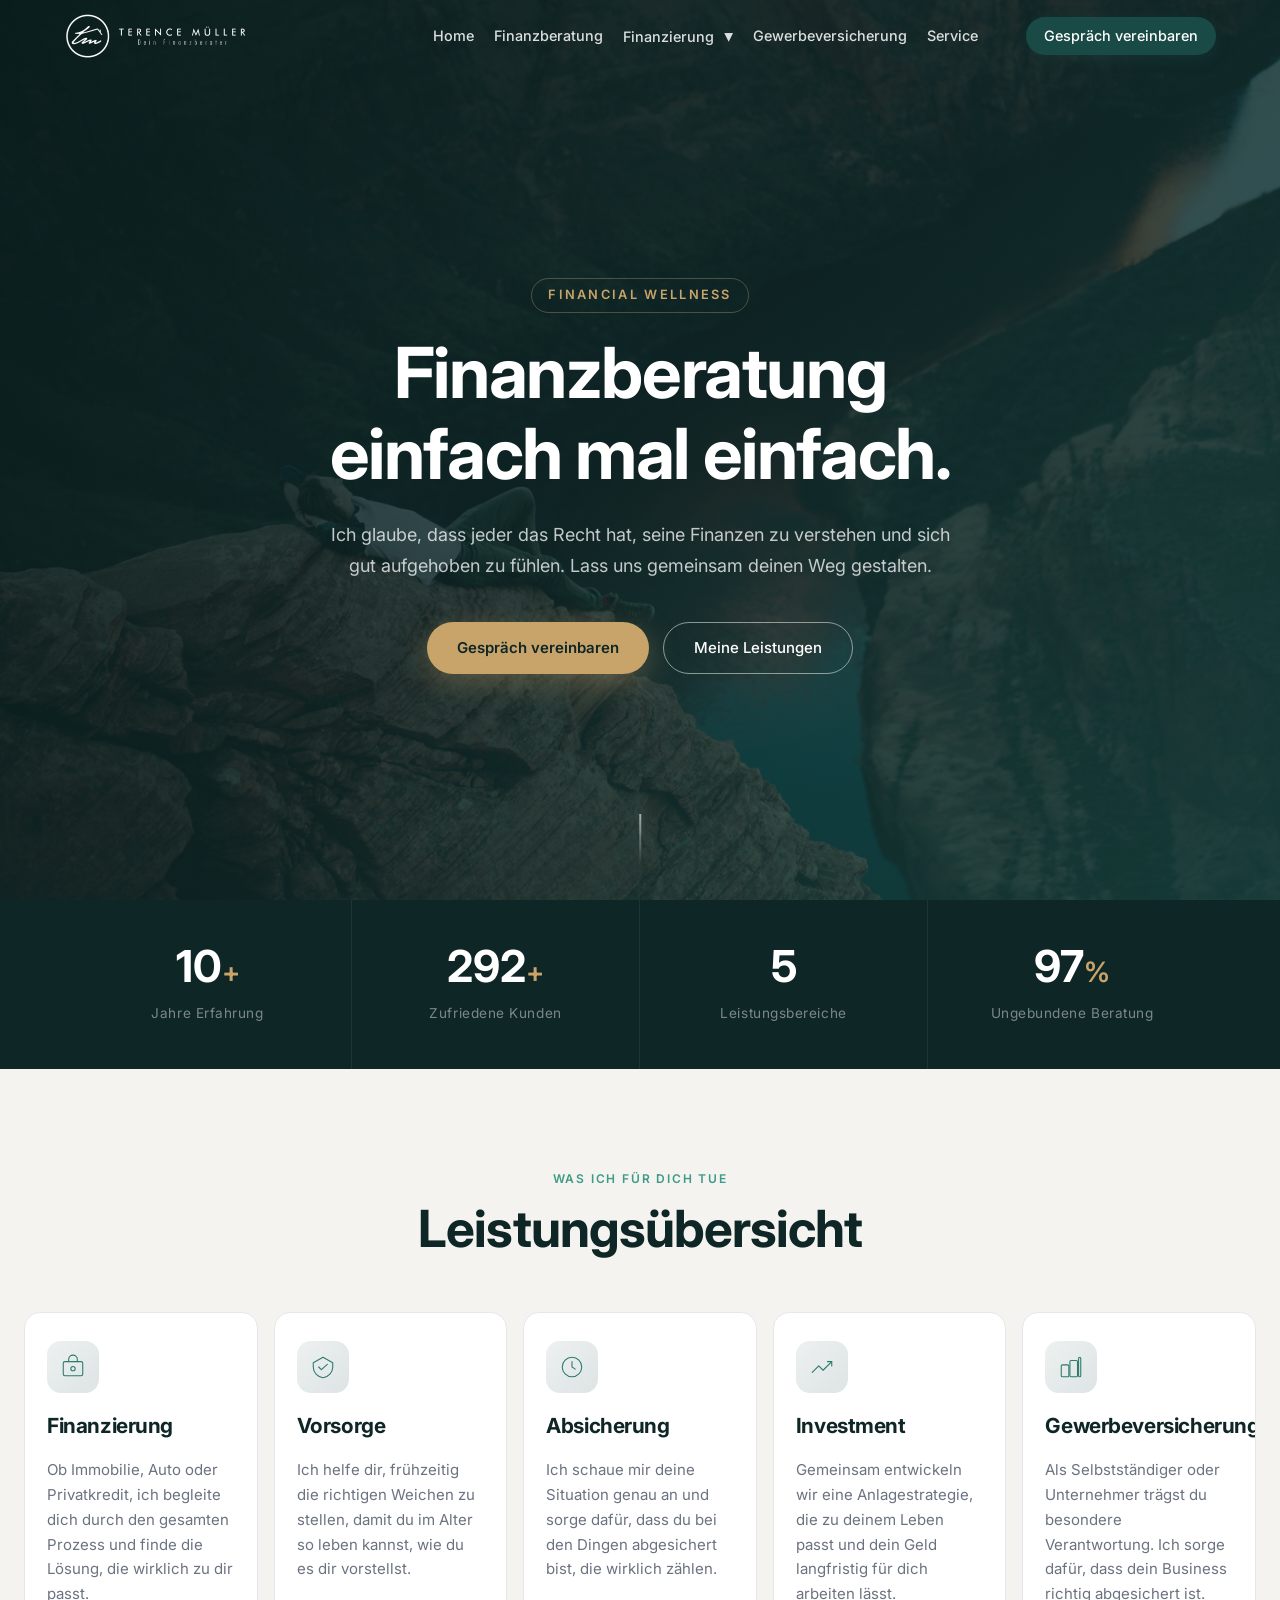
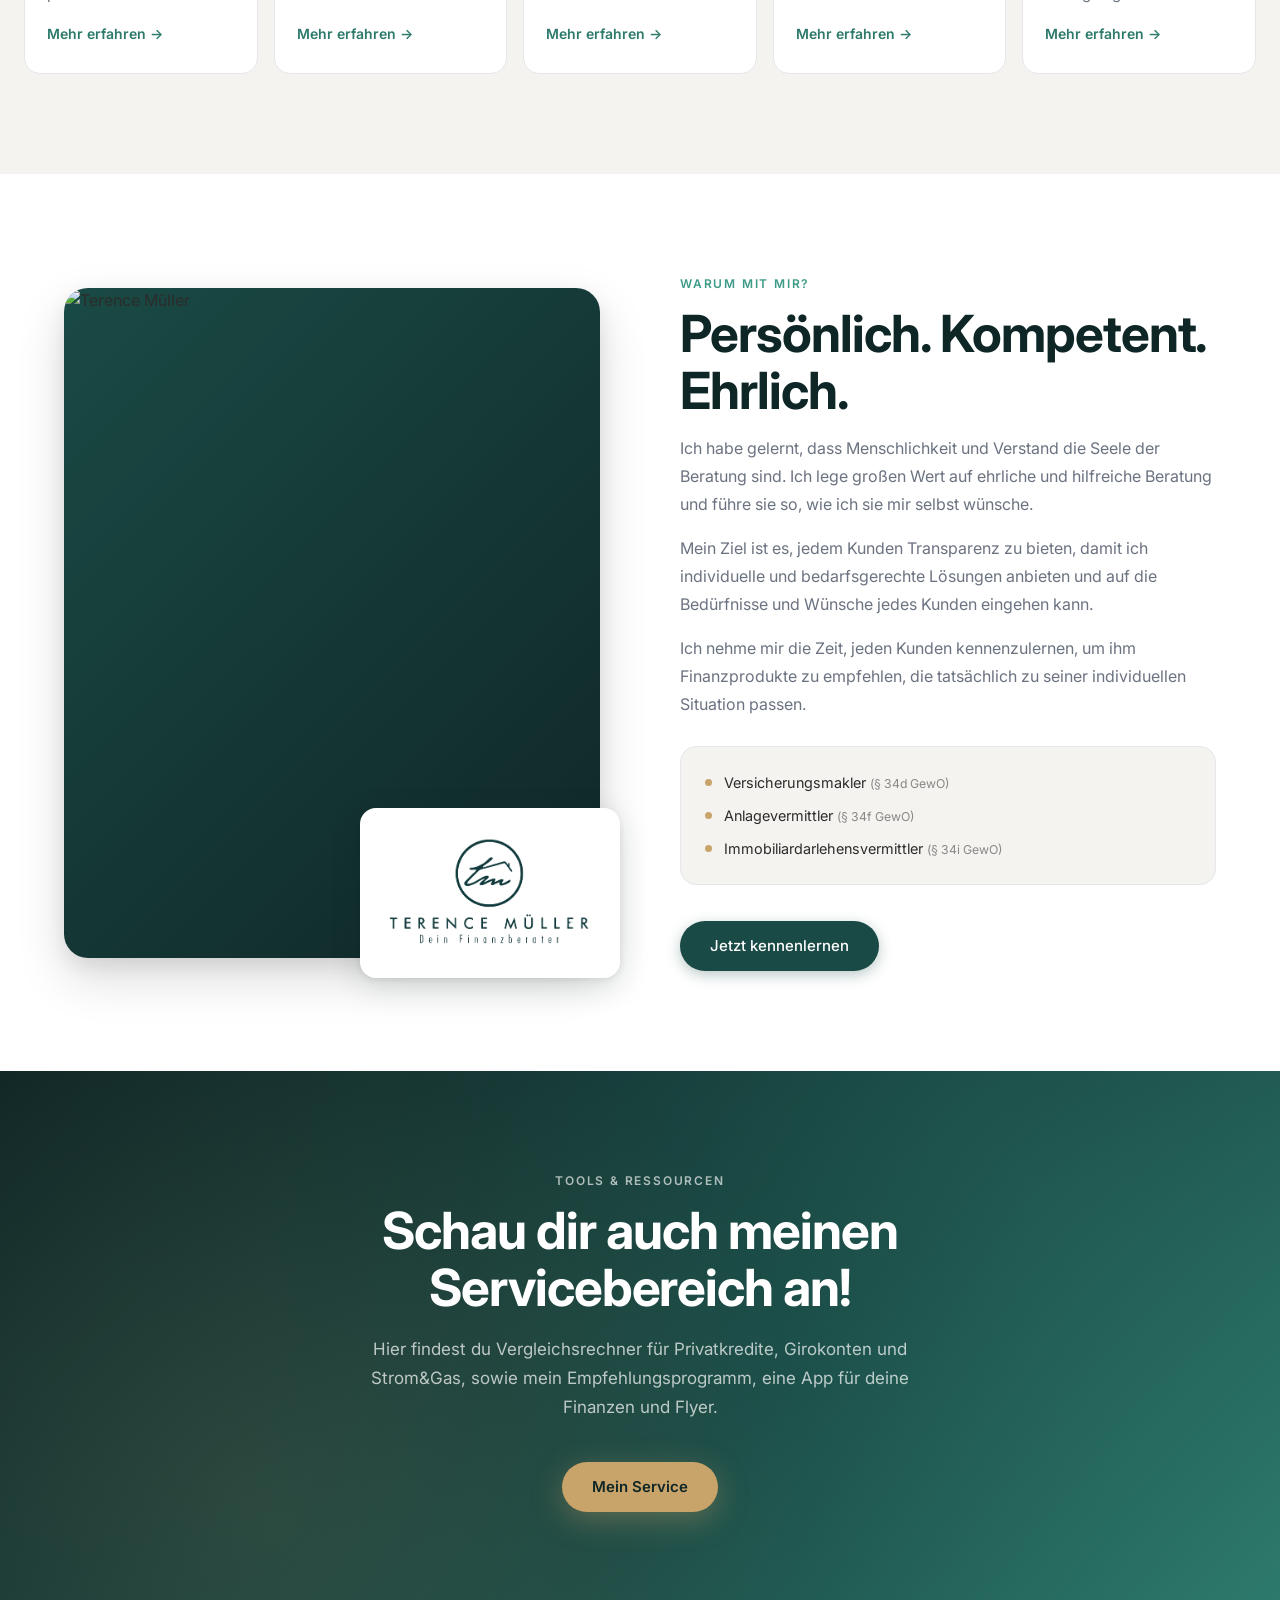
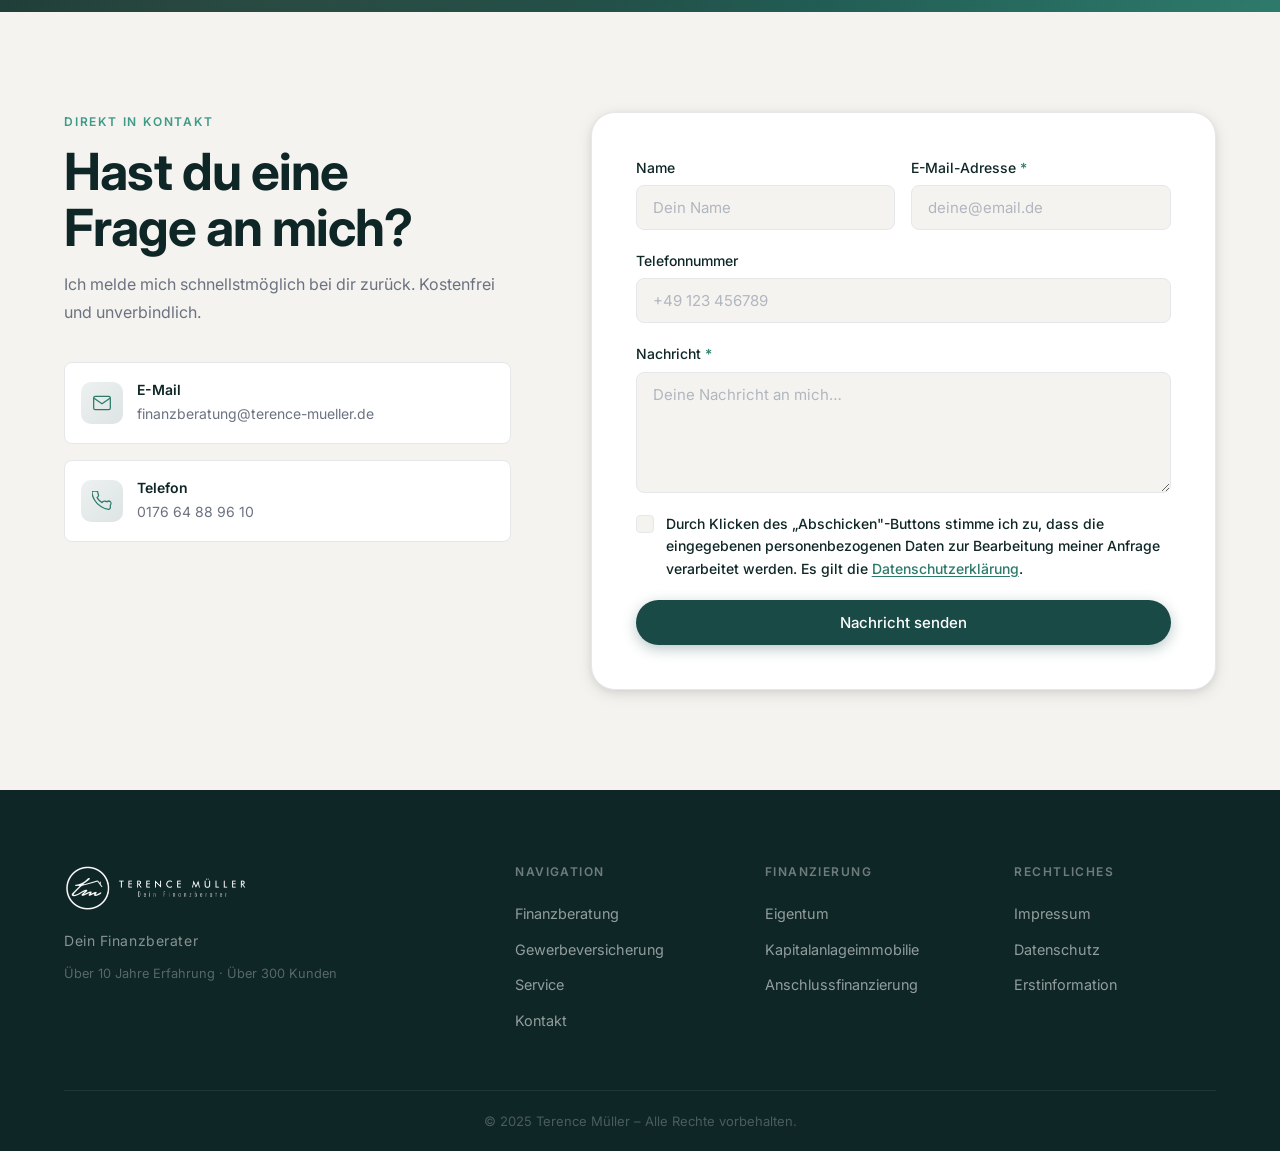
==== index.html @ 49410d7e "Add files via upload" ====
<!DOCTYPE html>
<html lang="de">
<head>
  <meta charset="UTF-8" />
  <meta name="viewport" content="width=device-width, initial-scale=1.0" />
  <title>Terence Müller – Dein Finanzberater</title>
  <link rel="preconnect" href="https://fonts.googleapis.com" />
  <link rel="preconnect" href="https://fonts.gstatic.com" crossorigin />
  <link href="https://fonts.googleapis.com/css2?family=Inter:wght@300;400;500;600;700&display=swap" rel="stylesheet" />
  <link rel="stylesheet" href="style.css" />
  <style>
    /* ── Badge als reiner Positions-Container ── */
    .about__badge {
      background: none !important;
      border: none !important;
      box-shadow: none !important;
      padding: 0 !important;
    }

    /* ── Visitenkarten Flip ── */
    /* Bewegung in ersten 23%, Rest ist Pause */
    @keyframes card-hint {
      0%    { transform: rotate(0deg)   translateY(0px); }
      5%    { transform: rotate(-2deg)  translateY(-4px); }
      10%   { transform: rotate(2deg)   translateY(-6px); }
      15%   { transform: rotate(-1.5deg) translateY(-3px); }
      20%   { transform: rotate(1deg)   translateY(-1px); }
      23%   { transform: rotate(0deg)   translateY(0px); }
      100%  { transform: rotate(0deg)   translateY(0px); }
    }

    .flip-card {
      width: 260px;
      height: 170px;
      perspective: 1000px;
      cursor: pointer;
      animation: card-hint 2.5s ease-in-out 2.5s infinite;
    }
    .flip-card:hover {
      animation-play-state: paused;
    }
    .flip-card__inner {
      position: relative;
      width: 100%; height: 100%;
      transform-style: preserve-3d;
      transition: transform 0.6s cubic-bezier(.4,0,.2,1);
    }
    .flip-card:hover .flip-card__inner {
      transform: rotateY(180deg);
    }
    .flip-card__front,
    .flip-card__back {
      position: absolute; inset: 0;
      backface-visibility: hidden;
      -webkit-backface-visibility: hidden;
      border-radius: 16px;
      display: flex;
      flex-direction: column;
      align-items: center;
      justify-content: center;
    }
    /* Vorderseite: weiße Karte mit Logo */
    .flip-card__front {
      background: #fff;
      box-shadow: 0 8px 32px rgba(15,38,38,.14), 0 2px 8px rgba(15,38,38,.08);
    }
    /* Rückseite: dunkle Karte mit Kontaktdaten */
    .flip-card__back {
      background: var(--c-dark);
      box-shadow: 0 8px 32px rgba(15,38,38,.22), 0 2px 8px rgba(15,38,38,.1);
      transform: rotateY(180deg);
      padding: 18px 20px;
      gap: 0;
      align-items: flex-start;
      justify-content: center;
    }
    .flip-card__name {
      font-size: .85rem;
      font-weight: 700;
      color: #fff;
      margin: 0 0 2px;
      letter-spacing: .02em;
    }
    .flip-card__role {
      font-size: .68rem;
      color: var(--c-gold);
      font-weight: 500;
      margin: 0;
      letter-spacing: .06em;
      text-transform: uppercase;
    }
    .flip-card__divider {
      width: 100%;
      height: 1px;
      background: rgba(255,255,255,.12);
      margin: 10px 0;
    }
    .flip-card__contact {
      display: flex;
      align-items: flex-start;
      gap: 7px;
      font-size: .7rem;
      color: rgba(255,255,255,.75);
      text-decoration: none;
      margin-bottom: 8px;
      line-height: 1.4;
      transition: color .2s;
    }
    .flip-card__contact:last-child { margin-bottom: 0; }
    .flip-card__contact:hover { color: var(--c-gold); }
    .flip-card__contact svg {
      width: 13px; height: 13px;
      flex-shrink: 0;
      margin-top: 1px;
      color: var(--c-gold);
    }

    @media (max-width: 767px) {
      .flip-card { width: 200px; height: 130px; }
      .flip-card__front img { height: 90px !important; }
    }
  </style>
</head>
<body>

  <!-- ───────────── NAVIGATION ───────────── -->
  <nav class="nav" id="navbar">
    <div class="nav__inner">
      <a href="#home" class="nav__logo">
        <img src="Bilder/Logo.png" alt="Terence Müller Logo" class="nav__logo-img" />
      </a>
      <ul class="nav__links">
        <li><a href="index.html">Home</a></li>
        <li><a href="finanzberatung.html">Finanzberatung</a></li>
        <li class="nav__has-dropdown">
          <a href="eigentum.html">Finanzierung <span class="nav__chevron">▾</span></a>
          <ul class="nav__dropdown">
            <li><a href="eigentum.html">Eigentum</a></li>
            <li><a href="kapitalanlage.html">Kapitalanlageimmobilie</a></li>
            <li><a href="anschlussfinanzierung.html">Anschlussfinanzierung</a></li>
          </ul>
        </li>
        <li><a href="gewerbeversicherung.html">Gewerbeversicherung</a></li>
        <li><a href="service.html">Service</a></li>
      </ul>
      <a href="#kontakt" class="btn btn--primary nav__cta">Gespräch vereinbaren</a>
      <button class="nav__burger" id="burger" aria-label="Menü öffnen">
        <span></span><span></span><span></span>
      </button>
    </div>
    <!-- Mobile menu -->
    <div class="nav__mobile" id="mobileMenu">
      <ul>
        <li><a href="index.html" class="mobile-link">Home</a></li>
        <li><a href="finanzberatung.html" class="mobile-link">Finanzberatung</a></li>
        <li><a href="eigentum.html" class="mobile-link mobile-link--sub">Eigentum</a></li>
        <li><a href="kapitalanlage.html" class="mobile-link mobile-link--sub">Kapitalanlageimmobilie</a></li>
        <li><a href="anschlussfinanzierung.html" class="mobile-link mobile-link--sub">Anschlussfinanzierung</a></li>
        <li><a href="gewerbeversicherung.html" class="mobile-link">Gewerbeversicherung</a></li>
        <li><a href="service.html" class="mobile-link">Service</a></li>
        <li><a href="#kontakt" class="btn btn--primary mobile-link">Gespräch vereinbaren</a></li>
      </ul>
    </div>
  </nav>

  <!-- ───────────── HERO ───────────── -->
  <section class="hero" id="home">
    <div class="hero__bg"></div>
    <div class="hero__overlay"></div>
    <div class="hero__content">
      <p class="hero__eyebrow">Financial Wellness</p>
      <h1 class="hero__headline">Finanzberatung<br />einfach mal einfach.</h1>
      <p class="hero__sub">
        Ich glaube, dass jeder das Recht hat, seine Finanzen zu verstehen und sich gut aufgehoben zu fühlen. Lass uns gemeinsam deinen Weg gestalten.
      </p>
      <div class="hero__actions">
        <a href="#kontakt" class="btn btn--gold">Gespräch vereinbaren</a>
        <a href="#leistungen" class="btn btn--ghost">Meine Leistungen</a>
      </div>
    </div>
    <div class="hero__scroll">
      <span></span>
    </div>
  </section>

  <!-- ───────────── STATS ───────────── -->
  <section class="stats">
    <div class="container">
      <div class="stats__grid">
        <div class="stats__item">
          <span class="stats__number" data-target="10">0</span><span class="stats__unit">+</span>
          <p class="stats__label">Jahre Erfahrung</p>
        </div>
        <div class="stats__item">
          <span class="stats__number" data-target="300">0</span><span class="stats__unit">+</span>
          <p class="stats__label">Zufriedene Kunden</p>
        </div>
        <div class="stats__item">
          <span class="stats__number" data-target="5">0</span><span class="stats__unit"></span>
          <p class="stats__label">Leistungsbereiche</p>
        </div>
        <div class="stats__item">
          <span class="stats__number" data-target="100">0</span><span class="stats__unit">%</span>
          <p class="stats__label">Ungebundene Beratung</p>
        </div>
      </div>
    </div>
  </section>

  <!-- ───────────── LEISTUNGEN ───────────── -->
  <section class="services" id="leistungen">
    <div class="container">
      <div class="section-header">
        <p class="section-eyebrow">Was ich für dich tue</p>
        <h2 class="section-title">Leistungsübersicht</h2>
      </div>
      <div class="services__grid">

        <div class="service-card">
          <div class="service-card__icon">
            <svg viewBox="0 0 48 48" fill="none"><rect x="6" y="14" width="36" height="26" rx="3" stroke="currentColor" stroke-width="2"/><path d="M16 14v-4a8 8 0 0116 0v4" stroke="currentColor" stroke-width="2" stroke-linecap="round"/><circle cx="24" cy="27" r="4" stroke="currentColor" stroke-width="2"/></svg>
          </div>
          <h3 class="service-card__title">Finanzierung</h3>
          <p class="service-card__text">Ob Immobilie, Auto oder Privatkredit, ich begleite dich durch den gesamten Prozess und finde die Lösung, die wirklich zu dir passt.</p>
          <a href="finanzberatung.html" class="service-card__link">Mehr erfahren →</a>
        </div>

        <div class="service-card">
          <div class="service-card__icon">
            <svg viewBox="0 0 48 48" fill="none"><path d="M24 6L6 16v8c0 10 8 18 18 20 10-2 18-10 18-20v-8L24 6z" stroke="currentColor" stroke-width="2" stroke-linejoin="round"/><path d="M16 24l5 5 11-10" stroke="currentColor" stroke-width="2" stroke-linecap="round" stroke-linejoin="round"/></svg>
          </div>
          <h3 class="service-card__title">Vorsorge</h3>
          <p class="service-card__text">Ich helfe dir, frühzeitig die richtigen Weichen zu stellen, damit du im Alter so leben kannst, wie du es dir vorstellst.</p>
          <a href="finanzberatung.html" class="service-card__link">Mehr erfahren →</a>
        </div>

        <div class="service-card">
          <div class="service-card__icon">
            <svg viewBox="0 0 48 48" fill="none"><circle cx="24" cy="24" r="18" stroke="currentColor" stroke-width="2"/><path d="M24 14v10l6 4" stroke="currentColor" stroke-width="2" stroke-linecap="round"/></svg>
          </div>
          <h3 class="service-card__title">Absicherung</h3>
          <p class="service-card__text">Ich schaue mir deine Situation genau an und sorge dafür, dass du bei den Dingen abgesichert bist, die wirklich zählen.</p>
          <a href="finanzberatung.html" class="service-card__link">Mehr erfahren →</a>
        </div>

        <div class="service-card">
          <div class="service-card__icon">
            <svg viewBox="0 0 48 48" fill="none"><polyline points="6,34 18,22 26,30 42,14" stroke="currentColor" stroke-width="2" stroke-linecap="round" stroke-linejoin="round"/><path d="M34 14h8v8" stroke="currentColor" stroke-width="2" stroke-linecap="round" stroke-linejoin="round"/></svg>
          </div>
          <h3 class="service-card__title">Investment</h3>
          <p class="service-card__text">Gemeinsam entwickeln wir eine Anlagestrategie, die zu deinem Leben passt und dein Geld langfristig für dich arbeiten lässt.</p>
          <a href="finanzberatung.html" class="service-card__link">Mehr erfahren →</a>
        </div>

        <div class="service-card service-card--wide">
          <div class="service-card__icon">
            <svg viewBox="0 0 48 48" fill="none"><rect x="6" y="20" width="14" height="22" rx="2" stroke="currentColor" stroke-width="2"/><rect x="22" y="12" width="14" height="30" rx="2" stroke="currentColor" stroke-width="2"/><rect x="38" y="6" width="4" height="36" rx="2" stroke="currentColor" stroke-width="2"/></svg>
          </div>
          <h3 class="service-card__title">Gewerbeversicherung</h3>
          <p class="service-card__text">Als Selbstständiger oder Unternehmer trägst du besondere Verantwortung. Ich sorge dafür, dass dein Business richtig abgesichert ist.</p>
          <a href="finanzberatung.html" class="service-card__link">Mehr erfahren →</a>
        </div>

      </div>
    </div>
  </section>

  <!-- ───────────── ÜBER MICH ───────────── -->
  <section class="about" id="ueber-mich">
    <div class="container">
      <div class="about__grid">
        <div class="about__image-wrap">
          <div class="about__image-frame">
            <img src="Bilder/Profilbild.png" alt="Terence Müller" class="about__image" />
          </div>
          <div class="about__badge">
            <div class="flip-card">
              <div class="flip-card__inner">
                <!-- Vorderseite -->
                <div class="flip-card__front">
                  <img src="Bilder/Logo_gruen.png" alt="Terence Müller Logo" style="height:130px;width:auto;object-fit:contain;" />
                </div>
                <!-- Rückseite -->
                <div class="flip-card__back">
                  <p class="flip-card__name">Terence Müller</p>
                  <p class="flip-card__role">Dein Finanzberater</p>
                  <div class="flip-card__divider"></div>
                  <a href="tel:+4917664889610" class="flip-card__contact">
                    <svg viewBox="0 0 24 24" fill="none" stroke="currentColor" stroke-width="2" stroke-linecap="round" stroke-linejoin="round"><path d="M22 16.92v3a2 2 0 0 1-2.18 2 19.79 19.79 0 0 1-8.63-3.07A19.5 19.5 0 0 1 4.69 12 19.79 19.79 0 0 1 1.61 3.4 2 2 0 0 1 3.6 1.22h3a2 2 0 0 1 2 1.72c.13.96.36 1.9.7 2.81a2 2 0 0 1-.45 2.11L7.91 8.82a16 16 0 0 0 6.29 6.29l.96-.96a2 2 0 0 1 2.11-.45c.9.34 1.85.57 2.81.7A2 2 0 0 1 22 16.92z"/></svg>
                    0176 64 88 96 10
                  </a>
                  <a href="mailto:finanzberatung@terence-mueller.de" class="flip-card__contact">
                    <svg viewBox="0 0 24 24" fill="none" stroke="currentColor" stroke-width="2" stroke-linecap="round" stroke-linejoin="round"><rect x="2" y="4" width="20" height="16" rx="2"/><path d="m2 7 10 7 10-7"/></svg>
                    finanzberatung@<br>terence-mueller.de
                  </a>
                </div>
              </div>
            </div>
          </div>
        </div>
        <div class="about__content">
          <p class="section-eyebrow">Warum mit mir?</p>
          <h2 class="section-title">Persönlich. Kompetent. Ehrlich.</h2>
          <p class="about__text">
            Ich habe gelernt, dass Menschlichkeit und Verstand die Seele der Beratung sind. Ich lege großen Wert auf ehrliche und hilfreiche Beratung und führe sie so, wie ich sie mir selbst wünsche.
          </p>
          <p class="about__text">
            Mein Ziel ist es, jedem Kunden Transparenz zu bieten, damit ich individuelle und bedarfsgerechte Lösungen anbieten und auf die Bedürfnisse und Wünsche jedes Kunden eingehen kann.
          </p>
          <p class="about__text">
            Ich nehme mir die Zeit, jeden Kunden kennenzulernen, um ihm Finanzprodukte zu empfehlen, die tatsächlich zu seiner individuellen Situation passen.
          </p>
          <div class="about__credentials">
            <div class="credential">
              <div class="credential__dot"></div>
              <span>Versicherungsmakler <span class="credential__sub">(§ 34d GewO)</span></span>
            </div>
            <div class="credential">
              <div class="credential__dot"></div>
              <span>Anlagevermittler <span class="credential__sub">(§ 34f GewO)</span></span>
            </div>
            <div class="credential">
              <div class="credential__dot"></div>
              <span>Immobiliardarlehensvermittler <span class="credential__sub">(§ 34i GewO)</span></span>
            </div>
          </div>
          <a href="#kontakt" class="btn btn--primary">Jetzt kennenlernen</a>
        </div>
      </div>
    </div>
  </section>

  <!-- ───────────── SERVICE CTA ───────────── -->
  <section class="service-cta" id="service">
    <div class="service-cta__bg"></div>
    <div class="container">
      <div class="service-cta__content">
        <p class="section-eyebrow section-eyebrow--light">Tools &amp; Ressourcen</p>
        <h2 class="service-cta__title">Schau dir auch meinen<br />Servicebereich an!</h2>
        <p class="service-cta__text">
          Hier findest du Vergleichsrechner für Privatkredite, Girokonten und Strom&amp;Gas, sowie mein Empfehlungsprogramm, eine App für deine Finanzen und Flyer.
        </p>
        <a href="#" class="btn btn--gold">Mein Service</a>
      </div>
    </div>
  </section>

  <!-- ───────────── KONTAKT ───────────── -->
  <section class="contact" id="kontakt">
    <div class="container">
      <div class="contact__grid">
        <div class="contact__info">
          <p class="section-eyebrow">Direkt in Kontakt</p>
          <h2 class="section-title">Hast du eine<br />Frage an mich?</h2>
          <p class="contact__text">Ich melde mich schnellstmöglich bei dir zurück. Kostenfrei und unverbindlich.</p>
          <div class="contact__items">
            <div class="contact__item">
              <div class="contact__icon">
                <svg viewBox="0 0 24 24" fill="none"><path d="M4 4h16c1.1 0 2 .9 2 2v12c0 1.1-.9 2-2 2H4c-1.1 0-2-.9-2-2V6c0-1.1.9-2 2-2z" stroke="currentColor" stroke-width="1.5"/><polyline points="22,6 12,13 2,6" stroke="currentColor" stroke-width="1.5"/></svg>
              </div>
              <div>
                <strong>E-Mail</strong>
                <span>finanzberatung@terence-mueller.de</span>
              </div>
            </div>
            <div class="contact__item">
              <div class="contact__icon">
                <svg viewBox="0 0 24 24" fill="none"><path d="M22 16.92v3a2 2 0 01-2.18 2 19.79 19.79 0 01-8.63-3.07A19.5 19.5 0 013.07 10.8 19.79 19.79 0 01.01 2.22 2 2 0 012 .04h3a2 2 0 012 1.72c.127.96.361 1.903.7 2.81a2 2 0 01-.45 2.11L6.09 7.91a16 16 0 006 6l1.27-1.27a2 2 0 012.11-.45c.907.339 1.85.573 2.81.7A2 2 0 0122 16.92z" stroke="currentColor" stroke-width="1.5"/></svg>
              </div>
              <div>
                <strong>Telefon</strong>
                <span>0176 64 88 96 10</span>
              </div>
            </div>
          </div>
        </div>

        <div class="contact__form-wrap">
          <form class="contact__form" id="contactForm">
            <div class="form-row">
              <div class="form-group">
                <label for="name">Name</label>
                <input type="text" id="name" name="name" placeholder="Dein Name" />
              </div>
              <div class="form-group">
                <label for="email">E-Mail-Adresse <span class="required">*</span></label>
                <input type="email" id="email" name="email" placeholder="deine@email.de" required />
              </div>
            </div>
            <div class="form-group">
              <label for="phone">Telefonnummer</label>
              <input type="tel" id="phone" name="phone" placeholder="+49 123 456789" />
            </div>
            <div class="form-group">
              <label for="message">Nachricht <span class="required">*</span></label>
              <textarea id="message" name="message" rows="5" placeholder="Deine Nachricht an mich…" required></textarea>
            </div>
            <div class="form-group form-group--checkbox">
              <label class="checkbox-label">
                <input type="checkbox" id="privacy" required />
                <span class="checkmark"></span>
                <span>Durch Klicken des „Abschicken"-Buttons stimme ich zu, dass die eingegebenen personenbezogenen Daten zur Bearbeitung meiner Anfrage verarbeitet werden. Es gilt die <a href="#">Datenschutzerklärung</a>.</span>
              </label>
            </div>
            <button type="submit" class="btn btn--primary btn--full">Nachricht senden</button>
          </form>
        </div>
      </div>
    </div>
  </section>

  <!-- ───────────── FOOTER ───────────── -->
  <footer class="footer">
    <div class="container">
      <div class="footer__grid">
        <div class="footer__brand">
          <div class="footer__logo">
            <img src="Bilder/Logo.png" alt="Terence Müller Logo" class="nav__logo-img" />
          </div>
          <p class="footer__tagline">Dein Finanzberater</p>
          <p class="footer__copy">Über 10 Jahre Erfahrung · Über 300 Kunden</p>
        </div>
        <div class="footer__links">
          <h4>Navigation</h4>
          <ul>
            <li><a href="finanzberatung.html">Finanzberatung</a></li>
            <li><a href="gewerbeversicherung.html">Gewerbeversicherung</a></li>
            <li><a href="service.html">Service</a></li>
            <li><a href="index.html#kontakt">Kontakt</a></li>
          </ul>
        </div>
        <div class="footer__links">
          <h4>Finanzierung</h4>
          <ul>
            <li><a href="eigentum.html">Eigentum</a></li>
            <li><a href="kapitalanlage.html">Kapitalanlageimmobilie</a></li>
            <li><a href="anschlussfinanzierung.html">Anschlussfinanzierung</a></li>
          </ul>
        </div>
        <div class="footer__links">
          <h4>Rechtliches</h4>
          <ul>
            <li><a href="impressum.html">Impressum</a></li>
            <li><a href="#">Datenschutz</a></li>
            <li><a href="#">Erstinformation</a></li>
          </ul>
        </div>
      </div>
      <div class="footer__bottom">
        <p>© 2025 Terence Müller – Alle Rechte vorbehalten.</p>
      </div>
    </div>
  </footer>

  <script src="script.js"></script>
</body>
</html>
---- style.css ----
/* ═══════════════════════════════════════════════
   TERENCE MÜLLER – MODERN REDESIGN
   Design System & Full Stylesheet
═══════════════════════════════════════════════ */

/* ── Variables ── */
:root {
  --c-dark:      #0f2626;
  --c-teal:      #1a4a45;
  --c-teal-mid:  #2d7a6b;
  --c-teal-light:#3d9b88;
  --c-gold:      #c9a46a;
  --c-gold-light:#deb97e;
  --c-bg:        #f5f3ef;
  --c-bg-card:   #ffffff;
  --c-text:      #2c2c2c;
  --c-text-muted:#6b7280;
  --c-border:    #e5e7eb;

  --font-serif:  'Inter', system-ui, sans-serif;
  --font-sans:   'Inter', system-ui, sans-serif;

  --radius-sm:   8px;
  --radius-md:   16px;
  --radius-lg:   24px;

  --shadow-sm:   0 1px 3px rgba(0,0,0,.08), 0 1px 2px rgba(0,0,0,.04);
  --shadow-md:   0 4px 16px rgba(0,0,0,.10), 0 2px 6px rgba(0,0,0,.06);
  --shadow-lg:   0 20px 50px rgba(0,0,0,.14), 0 8px 20px rgba(0,0,0,.08);
  --shadow-gold: 0 8px 30px rgba(201,164,106,.35);

  --nav-h:       72px;
  --transition:  .3s cubic-bezier(.4,0,.2,1);
}

/* ── Reset & Base ── */
*, *::before, *::after { box-sizing: border-box; margin: 0; padding: 0; }

html { scroll-behavior: smooth; font-size: 16px; }

body {
  font-family: var(--font-sans);
  color: var(--c-text);
  background: var(--c-bg);
  line-height: 1.6;
  -webkit-font-smoothing: antialiased;
}

img { max-width: 100%; display: block; }
a { text-decoration: none; color: inherit; }
ul { list-style: none; }
button { cursor: pointer; border: none; background: none; font-family: inherit; }

.container {
  max-width: 1200px;
  margin: 0 auto;
  padding: 0 24px;
}

/* ── Typography ── */
.section-eyebrow {
  font-size: .75rem;
  font-weight: 600;
  letter-spacing: .15em;
  text-transform: uppercase;
  color: var(--c-teal-light);
  margin-bottom: 12px;
  display: block;
}
.section-eyebrow--light { color: rgba(255,255,255,.65); }

.section-title {
  font-family: var(--font-serif);
  font-size: clamp(2rem, 4vw, 3.25rem);
  font-weight: 700;
  line-height: 1.1;
  color: var(--c-dark);
  margin-bottom: 16px;
  letter-spacing: -.02em;
}

.section-sub {
  font-size: 1.0625rem;
  color: var(--c-text-muted);
  max-width: 560px;
  line-height: 1.7;
}

.section-header {
  text-align: center;
  margin-bottom: 56px;
}
.section-header .section-sub { margin: 0 auto; }

/* ── Buttons ── */
.btn {
  display: inline-flex;
  align-items: center;
  justify-content: center;
  gap: 8px;
  font-family: var(--font-sans);
  font-size: .9375rem;
  font-weight: 500;
  border-radius: 50px;
  padding: 13px 30px;
  transition: var(--transition);
  white-space: nowrap;
}

.btn--primary {
  background: var(--c-teal);
  color: #fff;
  box-shadow: 0 4px 14px rgba(26,74,69,.3);
}
.btn--primary:hover {
  background: var(--c-teal-mid);
  transform: translateY(-2px);
  box-shadow: 0 8px 20px rgba(26,74,69,.4);
}

.btn--gold {
  background: var(--c-gold);
  color: var(--c-dark);
  font-weight: 600;
  box-shadow: var(--shadow-gold);
}
.btn--gold:hover {
  background: var(--c-gold-light);
  transform: translateY(-2px);
  box-shadow: 0 12px 40px rgba(201,164,106,.5);
}

.btn--ghost {
  background: transparent;
  color: #fff;
  border: 1.5px solid rgba(255,255,255,.5);
}
.btn--ghost:hover {
  background: rgba(255,255,255,.1);
  border-color: #fff;
  transform: translateY(-2px);
}

.btn--full { width: 100%; }

/* ═══════════════════════════
   NAVIGATION
═══════════════════════════ */
.nav {
  position: fixed;
  top: 0; left: 0; right: 0;
  z-index: 1000;
  height: var(--nav-h);
  transition: background var(--transition), box-shadow var(--transition), backdrop-filter var(--transition);
}

.nav.scrolled {
  background: rgba(15,38,38,.95);
  backdrop-filter: blur(16px);
  -webkit-backdrop-filter: blur(16px);
  box-shadow: 0 1px 0 rgba(0,0,0,.2), var(--shadow-sm);
}

.nav__inner {
  max-width: 1200px;
  margin: 0 auto;
  padding: 0 24px;
  height: 100%;
  display: flex;
  align-items: center;
  gap: 40px;
}

.nav__logo {
  display: flex;
  align-items: center;
  gap: 10px;
  flex-shrink: 0;
}

.nav__logo-img {
  height: 52px;
  width: auto;
  object-fit: contain;
}

.nav__logo-mark {
  width: 38px; height: 38px;
  background: var(--c-gold);
  color: var(--c-dark);
  border-radius: 10px;
  display: flex; align-items: center; justify-content: center;
  font-family: var(--font-serif);
  font-weight: 700;
  font-size: .95rem;
  letter-spacing: .05em;
}

.nav__logo-text {
  font-family: var(--font-serif);
  font-size: 1.05rem;
  font-weight: 600;
  letter-spacing: -.01em;
  color: #fff;
  transition: color var(--transition);
}

.nav.scrolled .nav__logo-text { color: #fff; }

.nav__links {
  display: flex;
  align-items: center;
  gap: 20px;
  margin-left: auto;
}

.nav__links a {
  font-size: .9rem;
  font-weight: 500;
  color: rgba(255,255,255,.85);
  transition: color var(--transition);
  position: relative;
}

.nav__links a::after {
  content: '';
  position: absolute;
  bottom: -3px; left: 0;
  width: 0; height: 1.5px;
  background: var(--c-gold);
  transition: width var(--transition);
}
.nav__links a:hover { color: #fff; }
.nav__links a:hover::after { width: 100%; }

.nav.scrolled .nav__links a { color: rgba(255,255,255,.85); }
.nav.scrolled .nav__links a:hover { color: #fff; }

.nav__cta {
  margin-left: 8px;
  flex-shrink: 0;
  font-size: .9rem;
  padding: 7px 18px;
}

/* ── Dropdown nav ── */
.nav__has-dropdown { position: relative; }
.nav__chevron { font-size: 1.1rem; margin-left: 6px; opacity: 1; }
.nav__has-dropdown > a::after { display: none !important; }

.nav__dropdown {
  position: absolute;
  top: calc(100% + 10px);
  left: 50%;
  transform: translateX(-50%) translateY(6px);
  background: rgba(15,38,38,.97);
  border: 1px solid rgba(255,255,255,.1);
  border-radius: var(--radius-sm);
  min-width: 190px;
  padding: 6px 0;
  list-style: none;
  opacity: 0;
  visibility: hidden;
  transition: opacity var(--transition), visibility var(--transition), transform var(--transition);
  z-index: 200;
}
.nav__has-dropdown:hover .nav__dropdown {
  opacity: 1;
  visibility: visible;
  transform: translateX(-50%) translateY(0);
}
.nav__dropdown li { list-style: none; }
.nav__dropdown a {
  display: block;
  padding: 10px 18px;
  font-size: .875rem;
  font-weight: 500;
  color: rgba(255,255,255,.8);
  white-space: nowrap;
  transition: color var(--transition), background var(--transition);
}
.nav__dropdown a::after { display: none !important; }
.nav__dropdown a:hover { color: #fff; background: rgba(255,255,255,.07); }

.nav__burger {
  display: none;
  flex-direction: column;
  gap: 5px;
  margin-left: auto;
  padding: 4px;
}
.nav__burger span {
  display: block;
  width: 24px; height: 2px;
  background: #fff;
  border-radius: 2px;
  transition: var(--transition);
}
.nav.scrolled .nav__burger span { background: #fff; }

/* ── Mobile menu backdrop ── */
body::after {
  content: '';
  position: fixed;
  inset: 0;
  background: rgba(0,0,0,.45);
  backdrop-filter: blur(6px);
  -webkit-backdrop-filter: blur(6px);
  z-index: 89;
  opacity: 0;
  pointer-events: none;
  transition: opacity .3s ease;
}
body.menu-open::after {
  opacity: 1;
  pointer-events: auto;
}

.nav__mobile {
  display: none;
  position: absolute;
  top: var(--nav-h);
  left: 0; right: 0;
  background: var(--c-dark);
  padding: 8px 20px 28px;
  box-shadow: 0 20px 60px rgba(0,0,0,.35);
  flex-direction: column;
  border-top: 1px solid rgba(255,255,255,.06);
}
.nav__mobile.open { display: flex; }
.nav__mobile ul { display: flex; flex-direction: column; gap: 0; }
.nav__mobile a {
  display: block;
  padding: 13px 0;
  font-size: 1rem;
  font-weight: 500;
  color: rgba(255,255,255,.85);
  border-bottom: 1px solid rgba(255,255,255,.06);
  transition: color var(--transition);
  letter-spacing: .01em;
}
.nav__mobile a:hover { color: #fff; }
/* Sub-items */
.nav__mobile a.mobile-link--sub {
  padding-left: 14px;
  font-size: .875rem;
  font-weight: 400;
  color: rgba(255,255,255,.45);
  border-bottom-color: rgba(255,255,255,.04);
  border-left: 2px solid var(--c-gold);
  margin-left: 4px;
}
.nav__mobile a.mobile-link--sub::before { content: none; }
.nav__mobile a.mobile-link--sub:hover { color: var(--c-gold); }
.nav__mobile .btn {
  margin-top: 20px;
  display: flex;
  border: none;
  border-bottom: none;
  justify-content: center;
  background: var(--c-gold);
  color: #fff !important;
  border-radius: 50px;
  padding: 14px 24px;
  font-weight: 600;
  letter-spacing: .02em;
}

/* ═══════════════════════════
   HERO
═══════════════════════════ */
.hero {
  position: relative;
  min-height: 100vh;
  display: flex;
  align-items: center;
  overflow: hidden;
}

.hero__bg {
  position: absolute;
  inset: 0;
  background: url('Bilder/Wallpaper.jpg') center/cover no-repeat;
  background-color: var(--c-dark);
  transform: scale(1.03);
  transition: transform 8s ease;
}

.hero:hover .hero__bg { transform: scale(1); }

.hero__overlay {
  position: absolute;
  inset: 0;
  background: linear-gradient(
    135deg,
    rgba(10,30,30,.92) 0%,
    rgba(15,38,38,.82) 50%,
    rgba(26,74,69,.72) 100%
  );
}

.hero__content {
  position: relative;
  z-index: 2;
  padding: calc(var(--nav-h) + 60px) 48px 80px;
  max-width: 1400px;
  margin: 0 auto;
  width: 100%;
  text-align: center;
}

.hero__eyebrow {
  display: inline-block;
  font-size: .8rem;
  font-weight: 600;
  letter-spacing: .18em;
  text-transform: uppercase;
  color: var(--c-gold);
  margin-bottom: 20px;
  padding: 6px 16px;
  border: 1px solid rgba(201,164,106,.35);
  border-radius: 50px;
}

.hero__headline {
  font-family: var(--font-serif);
  font-size: clamp(2.5rem, 5.5vw, 4.75rem);
  font-weight: 700;
  line-height: 1.15;
  color: #fff;
  margin-bottom: 24px;
  max-width: 100%;
  letter-spacing: -.02em;
}

.hero__sub {
  font-size: 1.125rem;
  color: rgba(255,255,255,.75);
  max-width: 640px;
  line-height: 1.75;
  margin: 0 auto 40px;
}

.hero__actions {
  display: flex;
  flex-wrap: wrap;
  gap: 14px;
  justify-content: center;
}

.hero__scroll {
  position: absolute;
  bottom: 36px;
  left: 50%;
  transform: translateX(-50%);
  z-index: 2;
  display: flex;
  flex-direction: column;
  align-items: center;
}
.hero__scroll span {
  display: block;
  width: 1.5px;
  height: 50px;
  background: linear-gradient(to bottom, rgba(255,255,255,.6), transparent);
  animation: scrollLine 2s ease-in-out infinite;
}

@keyframes scrollLine {
  0%   { transform: scaleY(0); transform-origin: top; }
  50%  { transform: scaleY(1); transform-origin: top; }
  51%  { transform-origin: bottom; }
  100% { transform: scaleY(0); transform-origin: bottom; }
}

/* ═══════════════════════════
   STATS
═══════════════════════════ */
.stats {
  background: var(--c-dark);
  padding: 0;
}

.stats__grid {
  display: grid;
  grid-template-columns: repeat(4, 1fr);
}

.stats__item {
  padding: 44px 32px;
  text-align: center;
  border-right: 1px solid rgba(255,255,255,.07);
  position: relative;
}
.stats__item:last-child { border-right: none; }
.stats__item::before {
  display: none;
}

.stats__number {
  font-family: var(--font-serif);
  font-size: 2.75rem;
  font-weight: 700;
  color: #fff;
  line-height: 1;
}
.stats__unit {
  font-family: var(--font-serif);
  font-size: 1.75rem;
  font-weight: 600;
  color: var(--c-gold);
}

.stats__label {
  margin-top: 8px;
  font-size: .85rem;
  color: rgba(255,255,255,.45);
  letter-spacing: .04em;
}

/* ═══════════════════════════
   SERVICES
═══════════════════════════ */
.services {
  padding: 100px 0;
  background: var(--c-bg);
}

.services .container {
  max-width: 1500px;
}

.services__grid {
  display: grid;
  grid-template-columns: repeat(5, 1fr);
  gap: 16px;
}

.service-card {
  background: var(--c-bg-card);
  border-radius: var(--radius-md);
  padding: 28px 22px;
  border: 1px solid var(--c-border);
  transition: var(--transition);
  display: flex;
  flex-direction: column;
  gap: 16px;
  position: relative;
  overflow: hidden;
}

.service-card::before {
  content: '';
  position: absolute;
  bottom: 0; left: 0; right: 0;
  height: 3px;
  background: linear-gradient(90deg, var(--c-teal), var(--c-gold));
  transform: scaleX(0);
  transition: transform var(--transition);
  transform-origin: left;
}

.service-card:hover {
  transform: translateY(-6px);
  box-shadow: var(--shadow-lg);
  border-color: transparent;
}
.service-card:hover::before { transform: scaleX(1); }

.service-card--wide {
  grid-column: auto;
}

.service-card__icon {
  width: 52px; height: 52px;
  background: linear-gradient(135deg, rgba(26,74,69,.08), rgba(26,74,69,.15));
  border-radius: 14px;
  display: flex; align-items: center; justify-content: center;
  flex-shrink: 0;
}
.service-card__icon svg {
  width: 26px; height: 26px;
  color: var(--c-teal-mid);
}

.service-card__title {
  font-family: var(--font-serif);
  font-size: 1.3rem;
  font-weight: 700;
  color: var(--c-dark);
  letter-spacing: -.02em;
}

.service-card__text {
  font-size: .9375rem;
  color: var(--c-text-muted);
  line-height: 1.65;
  flex: 1;
}

.service-card__link {
  font-size: .875rem;
  font-weight: 600;
  color: var(--c-teal-mid);
  display: inline-flex;
  align-items: center;
  gap: 4px;
  transition: gap var(--transition), color var(--transition);
  margin-top: auto;
}
.service-card:hover .service-card__link {
  gap: 10px;
  color: var(--c-teal);
}

/* ═══════════════════════════
   ABOUT
═══════════════════════════ */
.about {
  padding: 100px 0;
  background: #fff;
}

.about__grid {
  display: grid;
  grid-template-columns: 1fr 1fr;
  gap: 80px;
  align-items: center;
}

.about__image-wrap {
  position: relative;
}

.about__image-frame {
  border-radius: var(--radius-lg);
  overflow: hidden;
  aspect-ratio: 4/5;
  background: linear-gradient(135deg, var(--c-teal) 0%, var(--c-dark) 100%);
  box-shadow: var(--shadow-lg);
}

.about__image-frame--placeholder {
  display: flex;
  align-items: center;
  justify-content: center;
  color: rgba(255,255,255,.3);
  font-family: var(--font-serif);
  font-size: 6rem;
}
.about__image-frame--placeholder::before { content: 'TM'; }

.about__image {
  width: 100%; height: 100%;
  object-fit: cover;
  object-position: top center;
}

.about__badge {
  position: absolute;
  bottom: -20px;
  right: -20px;
  background: var(--c-bg-card);
  border-radius: var(--radius-md);
  box-shadow: var(--shadow-lg);
  padding: 36px 48px;
  display: flex;
  align-items: center;
  justify-content: center;
  border: 1px solid var(--c-border);
}

.about__badge-logo {
  width: 44px; height: 44px;
  background: var(--c-gold);
  color: var(--c-dark);
  border-radius: 12px;
  display: flex; align-items: center; justify-content: center;
  font-family: var(--font-serif);
  font-weight: 700;
  font-size: .9rem;
  flex-shrink: 0;
}

.about__badge strong {
  display: block;
  font-size: .95rem;
  font-weight: 600;
  color: var(--c-dark);
}
.about__badge span {
  font-size: .8rem;
  color: var(--c-text-muted);
}

.about__content .section-title { color: var(--c-dark); }

.about__text {
  font-size: 1rem;
  color: var(--c-text-muted);
  line-height: 1.75;
  margin-bottom: 16px;
}

.about__credentials {
  display: flex;
  flex-direction: column;
  gap: 10px;
  margin: 28px 0 36px;
  padding: 24px;
  background: var(--c-bg);
  border-radius: var(--radius-md);
  border: 1px solid var(--c-border);
}

.credential {
  display: flex;
  align-items: center;
  gap: 12px;
  font-size: .9rem;
  color: var(--c-text);
}

.credential__dot {
  width: 7px; height: 7px;
  background: var(--c-gold);
  border-radius: 50%;
  flex-shrink: 0;
}

.credential__sub {
  color: #888;
  font-size: .85em;
}

/* ═══════════════════════════
   SERVICE CTA
═══════════════════════════ */
.service-cta {
  position: relative;
  padding: 100px 0;
  overflow: hidden;
}

.service-cta__bg {
  position: absolute;
  inset: 0;
  background: linear-gradient(135deg, var(--c-dark) 0%, var(--c-teal) 60%, var(--c-teal-mid) 100%);
}
.service-cta__bg::before {
  content: '';
  position: absolute;
  inset: 0;
  background-image: radial-gradient(circle at 20% 80%, rgba(201,164,106,.12) 0%, transparent 50%),
                    radial-gradient(circle at 80% 20%, rgba(61,155,136,.15) 0%, transparent 50%);
}

.service-cta__content {
  position: relative;
  z-index: 1;
  text-align: center;
  max-width: 600px;
  margin: 0 auto;
}

.service-cta__title {
  font-family: var(--font-serif);
  font-size: clamp(2rem, 4vw, 3.25rem);
  font-weight: 700;
  color: #fff;
  margin-bottom: 20px;
  line-height: 1.1;
  letter-spacing: -.02em;
}

.service-cta__text {
  font-size: 1.0625rem;
  color: rgba(255,255,255,.7);
  line-height: 1.7;
  margin-bottom: 40px;
}

/* ═══════════════════════════
   CONTACT
═══════════════════════════ */
.contact {
  padding: 100px 0;
  background: var(--c-bg);
}

.contact__grid {
  display: grid;
  grid-template-columns: 1fr 1.4fr;
  gap: 80px;
  align-items: start;
}

.contact__info .section-title { color: var(--c-dark); }

.contact__text {
  font-size: 1rem;
  color: var(--c-text-muted);
  margin-bottom: 36px;
  line-height: 1.7;
}

.contact__items {
  display: flex;
  flex-direction: column;
  gap: 16px;
}

.contact__item {
  display: flex;
  align-items: center;
  gap: 14px;
  padding: 16px;
  background: var(--c-bg-card);
  border-radius: var(--radius-sm);
  border: 1px solid var(--c-border);
}

.contact__icon {
  width: 42px; height: 42px;
  background: linear-gradient(135deg, rgba(26,74,69,.08), rgba(26,74,69,.15));
  border-radius: 10px;
  display: flex; align-items: center; justify-content: center;
  flex-shrink: 0;
}
.contact__icon svg {
  width: 20px; height: 20px;
  color: var(--c-teal-mid);
  stroke-width: 1.5;
}

.contact__item strong {
  display: block;
  font-size: .875rem;
  font-weight: 600;
  color: var(--c-dark);
}
.contact__item span {
  font-size: .875rem;
  color: var(--c-text-muted);
}

/* ── Form ── */
.contact__form-wrap {
  background: var(--c-bg-card);
  border-radius: var(--radius-lg);
  padding: 44px;
  box-shadow: var(--shadow-md);
  border: 1px solid var(--c-border);
}

.contact__form {
  display: flex;
  flex-direction: column;
  gap: 20px;
}

.form-row {
  display: grid;
  grid-template-columns: 1fr 1fr;
  gap: 16px;
}

.form-group {
  display: flex;
  flex-direction: column;
  gap: 6px;
}

.form-group label {
  font-size: .875rem;
  font-weight: 500;
  color: var(--c-dark);
}

.required { color: var(--c-teal-mid); }

.form-group input,
.form-group textarea {
  font-family: var(--font-sans);
  font-size: .9375rem;
  color: var(--c-text);
  background: var(--c-bg);
  border: 1.5px solid var(--c-border);
  border-radius: var(--radius-sm);
  padding: 12px 16px;
  transition: border-color var(--transition), box-shadow var(--transition);
  outline: none;
  resize: vertical;
  width: 100%;
}

.form-group input::placeholder,
.form-group textarea::placeholder { color: #b0b7c0; }

.form-group input:focus,
.form-group textarea:focus {
  border-color: var(--c-teal-mid);
  box-shadow: 0 0 0 3px rgba(45,122,107,.12);
}

/* Checkbox */
.form-group--checkbox { gap: 0; }

.checkbox-label {
  display: flex;
  align-items: flex-start;
  gap: 12px;
  cursor: pointer;
  font-size: .825rem;
  color: var(--c-text-muted);
  line-height: 1.6;
}

.checkbox-label input[type="checkbox"] { position: absolute; opacity: 0; width: 0; height: 0; }

.checkmark {
  display: flex;
  align-items: center;
  justify-content: center;
  width: 18px; height: 18px;
  border: 1.5px solid var(--c-border);
  border-radius: 4px;
  flex-shrink: 0;
  margin-top: 2px;
  transition: var(--transition);
  background: var(--c-bg);
}

.checkbox-label input:checked + .checkmark {
  background: var(--c-teal);
  border-color: var(--c-teal);
}
.checkbox-label input:checked + .checkmark::after {
  content: '';
  display: block;
  width: 4px; height: 7px;
  border: 2px solid #fff;
  border-top: none; border-left: none;
  transform: rotate(45deg) translate(-1px,-1px);
}

.checkbox-label a {
  color: var(--c-teal-mid);
  text-decoration: underline;
  text-underline-offset: 2px;
}

/* ═══════════════════════════
   FOOTER
═══════════════════════════ */
.footer {
  background: var(--c-dark);
  padding: 72px 0 0;
}

.footer__grid {
  display: grid;
  grid-template-columns: 2fr 1fr 1fr 1fr;
  gap: 48px;
  padding-bottom: 56px;
  border-bottom: 1px solid rgba(255,255,255,.07);
}

.footer__brand {
  display: flex;
  flex-direction: column;
  gap: 8px;
}

.footer__logo {
  display: flex;
  align-items: center;
  gap: 10px;
  margin-bottom: 8px;
}
.footer__logo span {
  font-family: var(--font-serif);
  font-size: 1.1rem;
  font-weight: 600;
  color: #fff;
}

.footer__tagline {
  font-size: .875rem;
  color: rgba(255,255,255,.5);
  letter-spacing: .04em;
}
.footer__copy {
  font-size: .8rem;
  color: rgba(255,255,255,.3);
  margin-top: 4px;
}

.footer__links h4 {
  font-size: .75rem;
  font-weight: 600;
  letter-spacing: .12em;
  text-transform: uppercase;
  color: rgba(255,255,255,.4);
  margin-bottom: 20px;
}

.footer__links ul {
  display: flex;
  flex-direction: column;
  gap: 10px;
}

.footer__links a {
  font-size: .9rem;
  color: rgba(255,255,255,.55);
  transition: color var(--transition);
}
.footer__links a:hover { color: #fff; }

.footer__bottom {
  padding: 20px 0;
  text-align: center;
}
.footer__bottom p {
  font-size: .8125rem;
  color: rgba(255,255,255,.25);
}

/* ═══════════════════════════
   ANIMATIONS / REVEAL
═══════════════════════════ */
.reveal {
  opacity: 0;
  transform: translateY(28px);
  transition: opacity .7s ease, transform .7s ease;
}
.reveal.visible {
  opacity: 1;
  transform: none;
}

/* ═══════════════════════════
   RESPONSIVE
═══════════════════════════ */

/* Prevent horizontal overflow on all pages */
html, body {
  overflow-x: hidden;
  max-width: 100%;
}

/* ── Tablet (768px – 1023px) ── */
@media (max-width: 1023px) {
  .services__grid {
    grid-template-columns: repeat(2, 1fr);
  }
  .service-card--wide {
    grid-column: span 2;
  }
  .about__grid { gap: 48px; }
  .contact__grid { gap: 48px; }
  .footer__grid { grid-template-columns: 1fr 1fr; gap: 36px; }
}

/* ── Mobile (≤ 767px) ── */
@media (max-width: 767px) {
  :root { --nav-h: 64px; }

  /* Navigation */
  .nav__links, .nav__cta { display: none; }
  .nav__burger { display: flex; }
  .nav__inner { padding: 0 20px; gap: 12px; }

  /* Global container */
  .container { padding: 0 20px; }

  /* Typography */
  .section-header { margin-bottom: 36px; }
  .section-sub { font-size: 1rem; }

  /* Hero */
  .hero__sub { font-size: 1rem; }
  .hero__actions { flex-direction: column; align-items: center; gap: 12px; }
  .hero__actions .btn { width: 100%; max-width: 280px; justify-content: center; }

  /* Stats */
  .stats { display: none; }

  /* Services */
  .services__grid { grid-template-columns: 1fr; }
  .service-card--wide { grid-column: span 1; }
  .service-card { padding: 28px 24px; }

  /* About */
  .about__grid { grid-template-columns: 1fr; gap: 64px; }
  .about__badge { right: auto; left: 50%; transform: translateX(-50%); bottom: -14px; }
  .about__image-frame { aspect-ratio: 1/1; }

  /* Contact */
  .contact__grid { grid-template-columns: 1fr; gap: 32px; }
  .contact__form-wrap { padding: 24px 16px; }
  .form-row { grid-template-columns: 1fr; }

  /* CTA section */
  .service-cta { padding: 70px 0; }
  .service-cta__title { font-size: clamp(1.6rem, 6vw, 2.25rem); }

  /* Footer */
  .footer__grid { grid-template-columns: 1fr; gap: 32px; }
  .footer__brand { grid-column: span 1; }
  .footer__bottom { font-size: .8rem; }

  /* Shared page-hero actions */
  .page-hero__actions { flex-direction: column; align-items: center; }
  .page-hero__actions .btn { width: 100%; max-width: 320px; justify-content: center; }
}

/* ── Small mobile (≤ 480px) ── */
@media (max-width: 480px) {
  .stats__grid { grid-template-columns: repeat(2, 1fr); }
  .section-header { text-align: left; }
  .section-header .section-sub { margin: 0; }
  .service-cta__content { text-align: left; }
  .container { padding: 0 20px; }
}
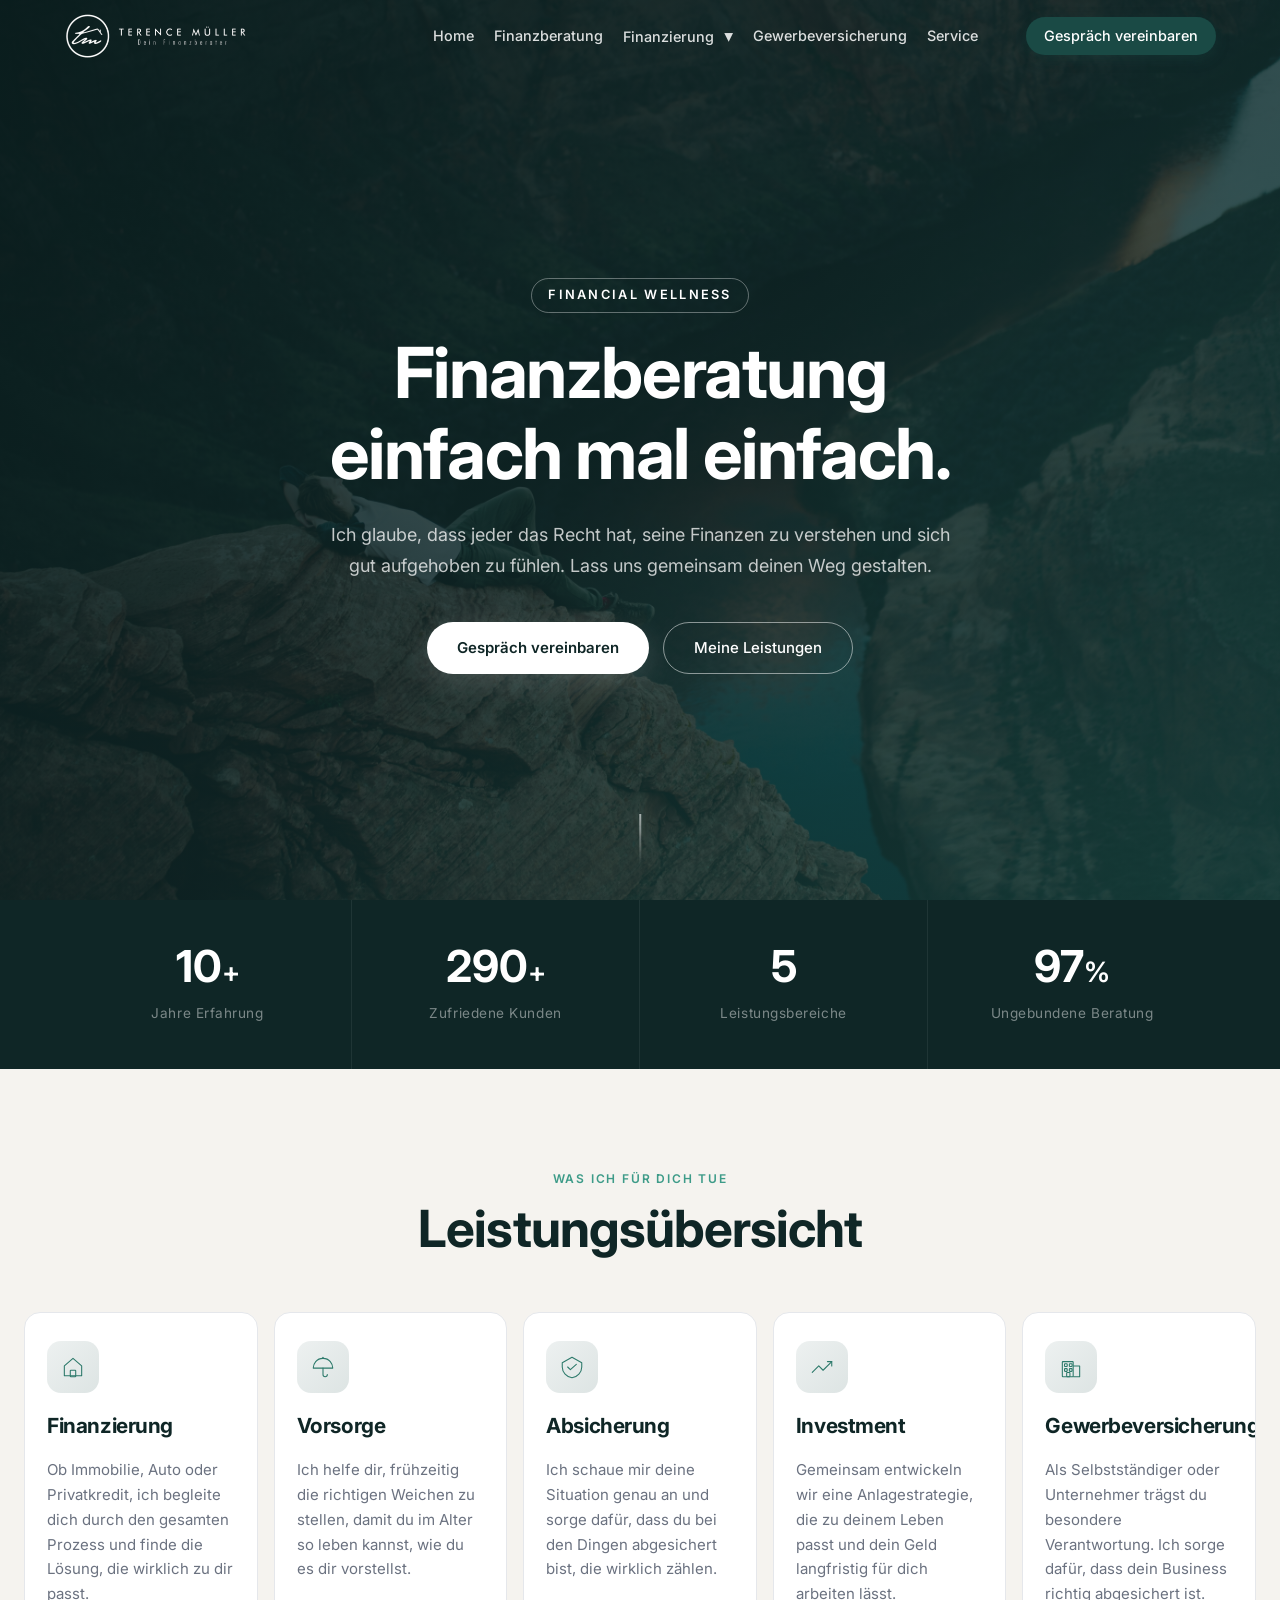
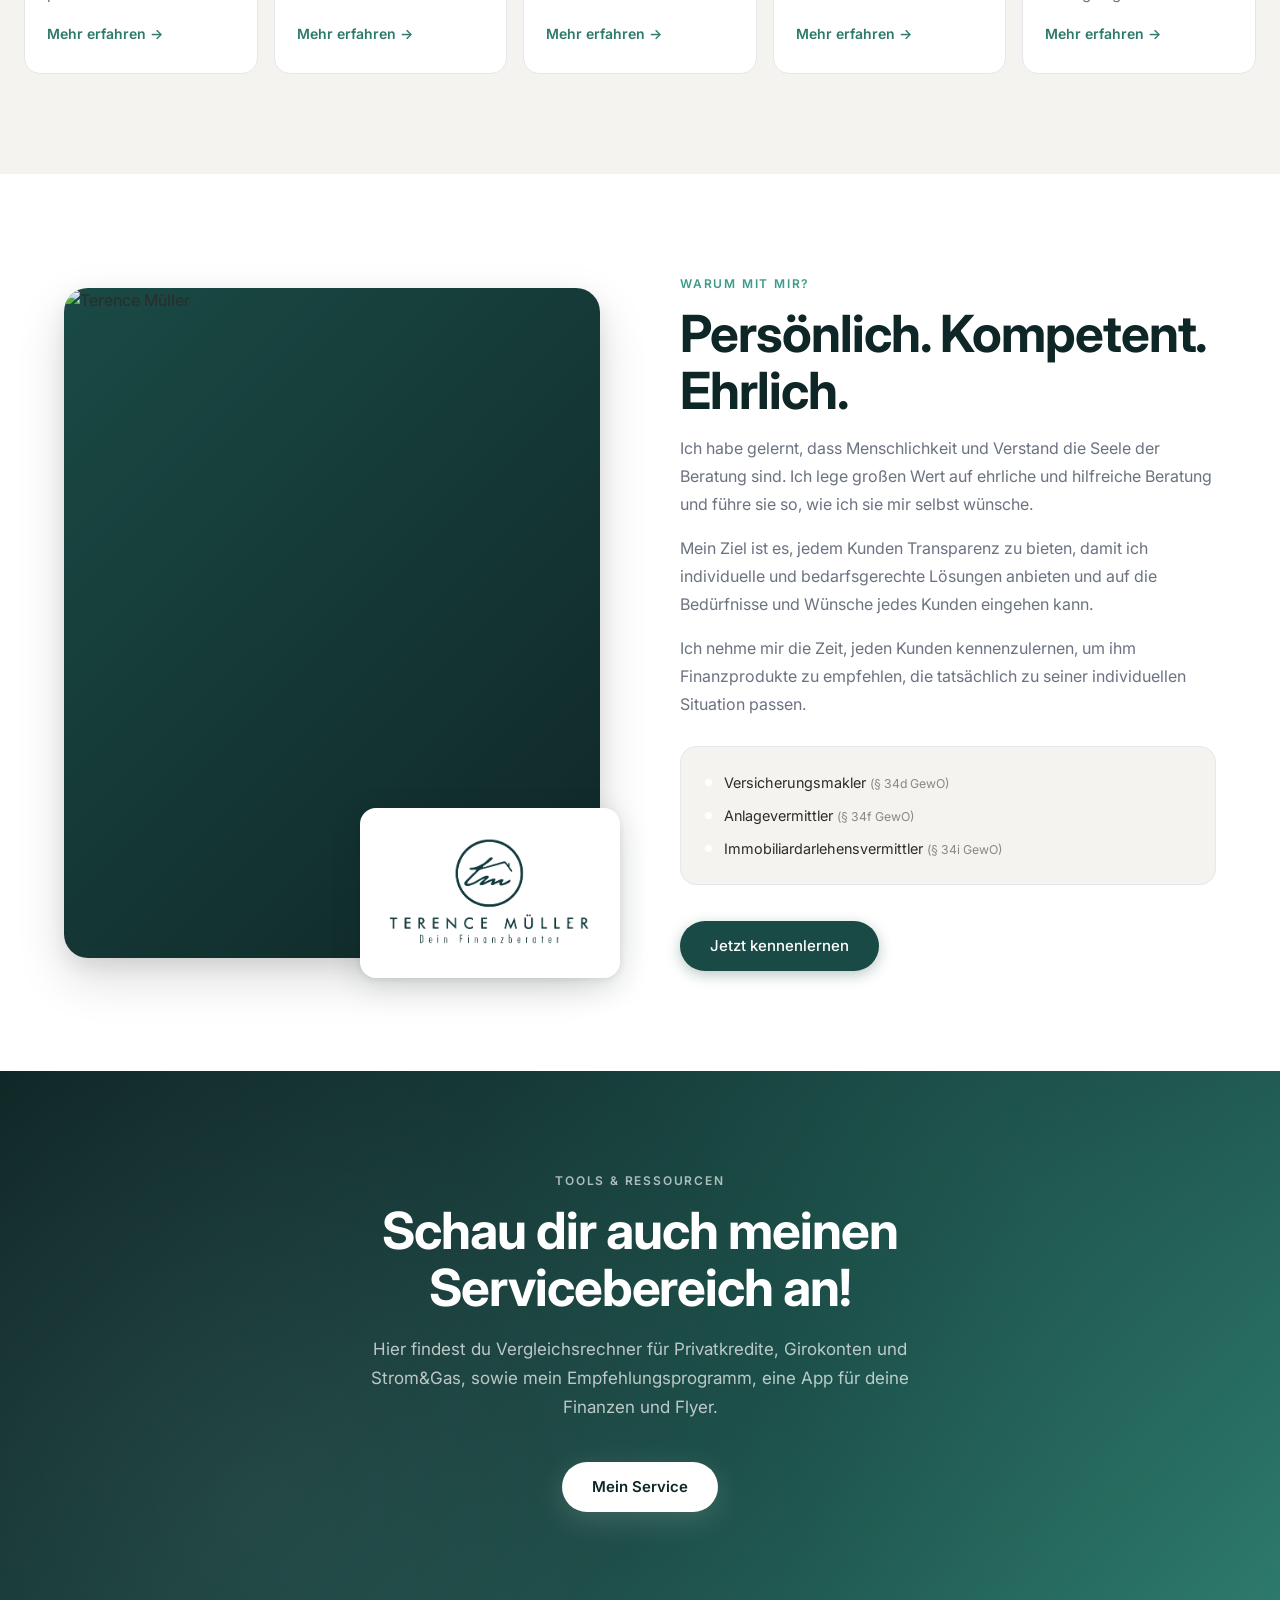
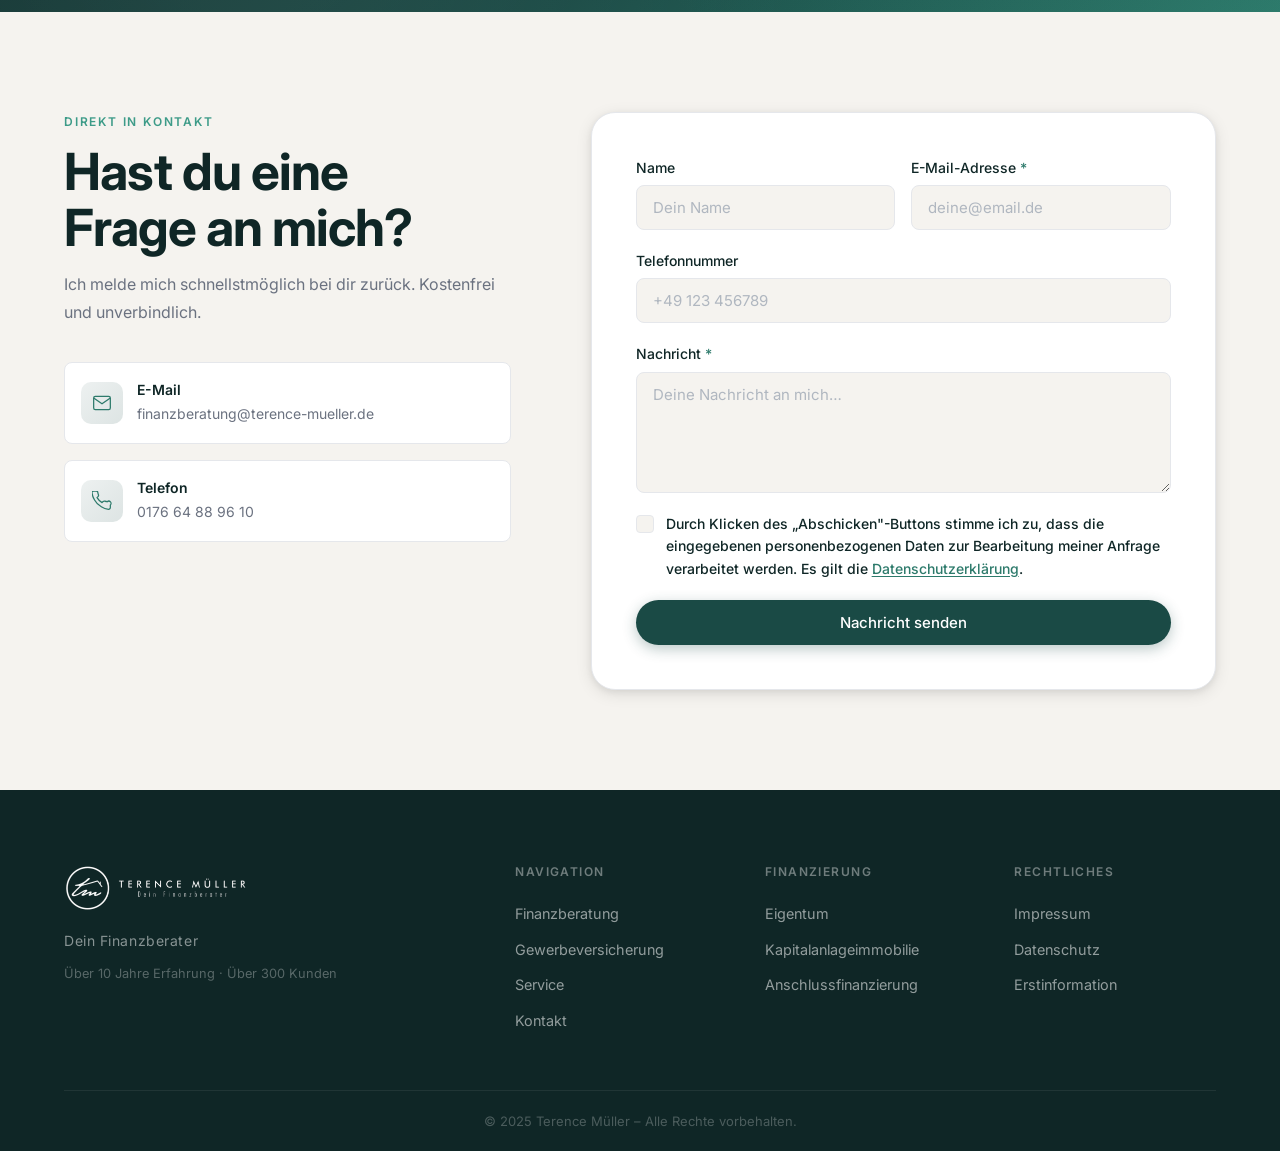
==== commit 3a5b150e: "Add files via upload" ====
--- a/index.html
+++ b/index.html
@@ -45,7 +45,8 @@
       transform-style: preserve-3d;
       transition: transform 0.6s cubic-bezier(.4,0,.2,1);
     }
-    .flip-card:hover .flip-card__inner {
+    .flip-card:hover .flip-card__inner,
+    .flip-card.flipped .flip-card__inner {
       transform: rotateY(180deg);
     }
     .flip-card__front,
@@ -148,20 +149,24 @@
         <span></span><span></span><span></span>
       </button>
     </div>
-    <!-- Mobile menu -->
-    <div class="nav__mobile" id="mobileMenu">
+  </nav>
+  <div class="nav__mobile" id="mobileMenu">
       <ul>
         <li><a href="index.html" class="mobile-link">Home</a></li>
         <li><a href="finanzberatung.html" class="mobile-link">Finanzberatung</a></li>
-        <li><a href="eigentum.html" class="mobile-link mobile-link--sub">Eigentum</a></li>
-        <li><a href="kapitalanlage.html" class="mobile-link mobile-link--sub">Kapitalanlageimmobilie</a></li>
-        <li><a href="anschlussfinanzierung.html" class="mobile-link mobile-link--sub">Anschlussfinanzierung</a></li>
+        <li class="nav__mobile-group">
+          <a href="#" class="mobile-link mobile-link--parent">Finanzierung</a>
+          <ul class="nav__mobile-sub">
+            <li><a href="eigentum.html" class="mobile-link mobile-link--sub">Eigentum</a></li>
+            <li><a href="kapitalanlage.html" class="mobile-link mobile-link--sub">Kapitalanlageimmobilie</a></li>
+            <li><a href="anschlussfinanzierung.html" class="mobile-link mobile-link--sub">Anschlussfinanzierung</a></li>
+          </ul>
+        </li>
         <li><a href="gewerbeversicherung.html" class="mobile-link">Gewerbeversicherung</a></li>
         <li><a href="service.html" class="mobile-link">Service</a></li>
         <li><a href="#kontakt" class="btn btn--primary mobile-link">Gespräch vereinbaren</a></li>
       </ul>
-    </div>
-  </nav>
+  </div>
 
   <!-- ───────────── HERO ───────────── -->
   <section class="hero" id="home">
@@ -218,7 +223,7 @@
 
         <div class="service-card">
           <div class="service-card__icon">
-            <svg viewBox="0 0 48 48" fill="none"><rect x="6" y="14" width="36" height="26" rx="3" stroke="currentColor" stroke-width="2"/><path d="M16 14v-4a8 8 0 0116 0v4" stroke="currentColor" stroke-width="2" stroke-linecap="round"/><circle cx="24" cy="27" r="4" stroke="currentColor" stroke-width="2"/></svg>
+            <svg viewBox="0 0 48 48" fill="none"><path d="M8 22L24 8l16 14v18H8V22z" stroke="currentColor" stroke-width="2" stroke-linecap="round" stroke-linejoin="round"/><rect x="19" y="30" width="10" height="12" rx="1" stroke="currentColor" stroke-width="2"/></svg>
           </div>
           <h3 class="service-card__title">Finanzierung</h3>
           <p class="service-card__text">Ob Immobilie, Auto oder Privatkredit, ich begleite dich durch den gesamten Prozess und finde die Lösung, die wirklich zu dir passt.</p>
@@ -227,7 +232,7 @@
 
         <div class="service-card">
           <div class="service-card__icon">
-            <svg viewBox="0 0 48 48" fill="none"><path d="M24 6L6 16v8c0 10 8 18 18 20 10-2 18-10 18-20v-8L24 6z" stroke="currentColor" stroke-width="2" stroke-linejoin="round"/><path d="M16 24l5 5 11-10" stroke="currentColor" stroke-width="2" stroke-linecap="round" stroke-linejoin="round"/></svg>
+            <svg viewBox="0 0 48 48" fill="none"><path d="M24 8C12 8 6 18 6 26h36c0-8-6-18-18-18z" stroke="currentColor" stroke-width="2" stroke-linejoin="round"/><path d="M24 26v12a4 4 0 008 0" stroke="currentColor" stroke-width="2" stroke-linecap="round"/><line x1="24" y1="8" x2="24" y2="6" stroke="currentColor" stroke-width="2" stroke-linecap="round"/></svg>
           </div>
           <h3 class="service-card__title">Vorsorge</h3>
           <p class="service-card__text">Ich helfe dir, frühzeitig die richtigen Weichen zu stellen, damit du im Alter so leben kannst, wie du es dir vorstellst.</p>
@@ -236,7 +241,7 @@
 
         <div class="service-card">
           <div class="service-card__icon">
-            <svg viewBox="0 0 48 48" fill="none"><circle cx="24" cy="24" r="18" stroke="currentColor" stroke-width="2"/><path d="M24 14v10l6 4" stroke="currentColor" stroke-width="2" stroke-linecap="round"/></svg>
+            <svg viewBox="0 0 48 48" fill="none"><path d="M24 6L6 16v8c0 10 8 18 18 20 10-2 18-10 18-20v-8L24 6z" stroke="currentColor" stroke-width="2" stroke-linejoin="round"/><path d="M16 24l5 5 11-10" stroke="currentColor" stroke-width="2" stroke-linecap="round" stroke-linejoin="round"/></svg>
           </div>
           <h3 class="service-card__title">Absicherung</h3>
           <p class="service-card__text">Ich schaue mir deine Situation genau an und sorge dafür, dass du bei den Dingen abgesichert bist, die wirklich zählen.</p>
@@ -254,7 +259,7 @@
 
         <div class="service-card service-card--wide">
           <div class="service-card__icon">
-            <svg viewBox="0 0 48 48" fill="none"><rect x="6" y="20" width="14" height="22" rx="2" stroke="currentColor" stroke-width="2"/><rect x="22" y="12" width="14" height="30" rx="2" stroke="currentColor" stroke-width="2"/><rect x="38" y="6" width="4" height="36" rx="2" stroke="currentColor" stroke-width="2"/></svg>
+            <svg viewBox="0 0 48 48" fill="none"><rect x="8" y="14" width="20" height="28" rx="1" stroke="currentColor" stroke-width="2"/><path d="M28 22h12v20H28" stroke="currentColor" stroke-width="2" stroke-linejoin="round"/><rect x="12" y="18" width="5" height="5" rx="1" stroke="currentColor" stroke-width="2"/><rect x="21" y="18" width="5" height="5" rx="1" stroke="currentColor" stroke-width="2"/><rect x="12" y="27" width="5" height="5" rx="1" stroke="currentColor" stroke-width="2"/><rect x="21" y="27" width="5" height="5" rx="1" stroke="currentColor" stroke-width="2"/><rect x="16" y="34" width="6" height="8" rx="1" stroke="currentColor" stroke-width="2"/></svg>
           </div>
           <h3 class="service-card__title">Gewerbeversicherung</h3>
           <p class="service-card__text">Als Selbstständiger oder Unternehmer trägst du besondere Verantwortung. Ich sorge dafür, dass dein Business richtig abgesichert ist.</p>
@@ -340,7 +345,7 @@
         <p class="service-cta__text">
           Hier findest du Vergleichsrechner für Privatkredite, Girokonten und Strom&amp;Gas, sowie mein Empfehlungsprogramm, eine App für deine Finanzen und Flyer.
         </p>
-        <a href="#" class="btn btn--gold">Mein Service</a>
+        <a href="service.html" class="btn btn--gold">Mein Service</a>
       </div>
     </div>
   </section>
--- a/style.css
+++ b/style.css
@@ -9,8 +9,8 @@
   --c-teal:      #1a4a45;
   --c-teal-mid:  #2d7a6b;
   --c-teal-light:#3d9b88;
-  --c-gold:      #c9a46a;
-  --c-gold-light:#deb97e;
+  --c-gold:      #ffffff;
+  --c-gold-light:rgba(255,255,255,.85);
   --c-bg:        #f5f3ef;
   --c-bg-card:   #ffffff;
   --c-text:      #2c2c2c;
@@ -27,7 +27,7 @@
   --shadow-sm:   0 1px 3px rgba(0,0,0,.08), 0 1px 2px rgba(0,0,0,.04);
   --shadow-md:   0 4px 16px rgba(0,0,0,.10), 0 2px 6px rgba(0,0,0,.06);
   --shadow-lg:   0 20px 50px rgba(0,0,0,.14), 0 8px 20px rgba(0,0,0,.08);
-  --shadow-gold: 0 8px 30px rgba(201,164,106,.35);
+  --shadow-gold: 0 8px 30px rgba(255,255,255,.15);
 
   --nav-h:       72px;
   --transition:  .3s cubic-bezier(.4,0,.2,1);
@@ -127,7 +127,7 @@
 .btn--gold:hover {
   background: var(--c-gold-light);
   transform: translateY(-2px);
-  box-shadow: 0 12px 40px rgba(201,164,106,.5);
+  box-shadow: 0 12px 40px rgba(255,255,255,.2);
 }
 
 .btn--ghost {
@@ -298,72 +298,109 @@
 }
 .nav.scrolled .nav__burger span { background: #fff; }
 
+/* Nav appearance when mobile menu is open */
+body.menu-open .nav {
+  background: var(--c-dark);
+  backdrop-filter: none;
+  -webkit-backdrop-filter: none;
+}
+body.menu-open .nav__burger span { background: #fff; }
+
 /* ── Mobile menu backdrop ── */
-body::after {
-  content: '';
+/* backdrop removed — fullscreen menu covers all content */
+
+.nav__mobile {
+  display: none;
   position: fixed;
   inset: 0;
-  background: rgba(0,0,0,.45);
-  backdrop-filter: blur(6px);
-  -webkit-backdrop-filter: blur(6px);
-  z-index: 89;
-  opacity: 0;
-  pointer-events: none;
-  transition: opacity .3s ease;
-}
-body.menu-open::after {
-  opacity: 1;
-  pointer-events: auto;
-}
-
-.nav__mobile {
+  z-index: 999;
+  background: var(--c-dark);
+  flex-direction: column;
+  overflow-y: auto;
+  padding-top: var(--nav-h);
+}
+.nav__mobile.open { display: flex; }
+
+/* Menu list — only direct child ul */
+.nav__mobile > ul {
+  display: flex;
+  flex-direction: column;
+  gap: 0;
+  padding: 8px 0;
+  flex: 1;
+}
+.nav__mobile > ul > li { border-bottom: 1px solid rgba(255,255,255,.07); }
+.nav__mobile > ul > li:first-child { border-top: none; }
+.nav__mobile > ul > li:last-child { border-bottom: none; }
+.nav__mobile > ul > li:nth-last-child(2) { border-bottom: none; }
+.nav__mobile a {
+  display: flex;
+  align-items: center;
+  justify-content: space-between;
+  padding: 18px 24px;
+  font-size: 1.0625rem;
+  font-weight: 500;
+  color: rgba(255,255,255,.82);
+  border: none;
+  transition: color .2s, background .2s;
+  letter-spacing: .01em;
+  line-height: 1.3;
+}
+.nav__mobile a:hover,
+.nav__mobile a:active { color: #fff; background: rgba(255,255,255,.04); }
+
+/* Chevron for parent items */
+.nav__mobile a.mobile-link--parent::after {
+  content: '';
+  display: inline-block;
+  width: 7px;
+  height: 7px;
+  border-right: 1.5px solid rgba(255,255,255,.35);
+  border-top: 1.5px solid rgba(255,255,255,.35);
+  transform: rotate(45deg);
+  flex-shrink: 0;
+  margin-left: 8px;
+}
+
+/* Sub-list (accordion) */
+.nav__mobile-sub {
   display: none;
-  position: absolute;
-  top: var(--nav-h);
-  left: 0; right: 0;
-  background: var(--c-dark);
-  padding: 8px 20px 28px;
-  box-shadow: 0 20px 60px rgba(0,0,0,.35);
   flex-direction: column;
-  border-top: 1px solid rgba(255,255,255,.06);
-}
-.nav__mobile.open { display: flex; }
-.nav__mobile ul { display: flex; flex-direction: column; gap: 0; }
-.nav__mobile a {
-  display: block;
-  padding: 13px 0;
-  font-size: 1rem;
-  font-weight: 500;
-  color: rgba(255,255,255,.85);
-  border-bottom: 1px solid rgba(255,255,255,.06);
-  transition: color var(--transition);
-  letter-spacing: .01em;
-}
-.nav__mobile a:hover { color: #fff; }
+  background: rgba(0,0,0,.18);
+}
+.nav__mobile-group.open .nav__mobile-sub { display: flex; }
+.nav__mobile-group.open .mobile-link--parent::after {
+  transform: rotate(135deg);
+  border-color: var(--c-gold);
+}
+.nav__mobile-sub li { border-bottom: 1px solid rgba(255,255,255,.05); }
+.nav__mobile-sub li:last-child { border-bottom: none; }
+
 /* Sub-items */
 .nav__mobile a.mobile-link--sub {
-  padding-left: 14px;
-  font-size: .875rem;
+  font-size: .9375rem;
   font-weight: 400;
   color: rgba(255,255,255,.45);
-  border-bottom-color: rgba(255,255,255,.04);
-  border-left: 2px solid var(--c-gold);
-  margin-left: 4px;
+  padding: 14px 24px 14px 40px;
 }
 .nav__mobile a.mobile-link--sub::before { content: none; }
-.nav__mobile a.mobile-link--sub:hover { color: var(--c-gold); }
+.nav__mobile a.mobile-link--sub:hover { color: var(--c-gold); background: rgba(255,255,255,.04); }
+
+/* CTA button */
 .nav__mobile .btn {
-  margin-top: 20px;
-  display: flex;
+  display: flex;
+  align-items: center;
+  justify-content: center;
   border: none;
-  border-bottom: none;
-  justify-content: center;
   background: var(--c-gold);
-  color: #fff !important;
+  color: var(--c-dark) !important;
   border-radius: 50px;
-  padding: 14px 24px;
+  padding: 16px 32px;
+  font-size: 1rem;
   font-weight: 600;
-  letter-spacing: .02em;
+  letter-spacing: .03em;
+  margin: 24px 20px 32px;
+  flex-shrink: 0;
 }
 
 /* ═══════════════════════════
@@ -418,7 +455,7 @@
   color: var(--c-gold);
   margin-bottom: 20px;
   padding: 6px 16px;
-  border: 1px solid rgba(201,164,106,.35);
+  border: 1px solid rgba(255,255,255,.35);
   border-radius: 50px;
 }
 
@@ -751,7 +788,7 @@
   content: '';
   position: absolute;
   inset: 0;
-  background-image: radial-gradient(circle at 20% 80%, rgba(201,164,106,.12) 0%, transparent 50%),
+  background-image: radial-gradient(circle at 20% 80%, rgba(255,255,255,.06) 0%, transparent 50%),
                     radial-gradient(circle at 80% 20%, rgba(61,155,136,.15) 0%, transparent 50%);
 }
 
@@ -1045,9 +1082,19 @@
 ═══════════════════════════ */
 
 /* Prevent horizontal overflow on all pages */
-html, body {
+html {
   overflow-x: hidden;
+}
+body {
   max-width: 100%;
+}
+
+/* ── Utility ── */
+.mobile-br { display: none; }
+.mobile-hyphen { display: none; }
+@media (max-width: 767px) {
+  .mobile-br { display: block; }
+  .mobile-hyphen { display: inline; }
 }
 
 /* ── Tablet (768px – 1023px) ── */
@@ -1088,13 +1135,15 @@
   .stats { display: none; }
 
   /* Services */
-  .services__grid { grid-template-columns: 1fr; }
+  .services__grid {
+    grid-template-columns: 1fr;
+  }
   .service-card--wide { grid-column: span 1; }
-  .service-card { padding: 28px 24px; }
 
   /* About */
+  .about { padding: 20px 0 100px; }
   .about__grid { grid-template-columns: 1fr; gap: 64px; }
-  .about__badge { right: auto; left: 50%; transform: translateX(-50%); bottom: -14px; }
+  .about__badge { right: auto; left: 50%; transform: translateX(-50%); bottom: -28px; }
   .about__image-frame { aspect-ratio: 1/1; }
 
   /* Contact */
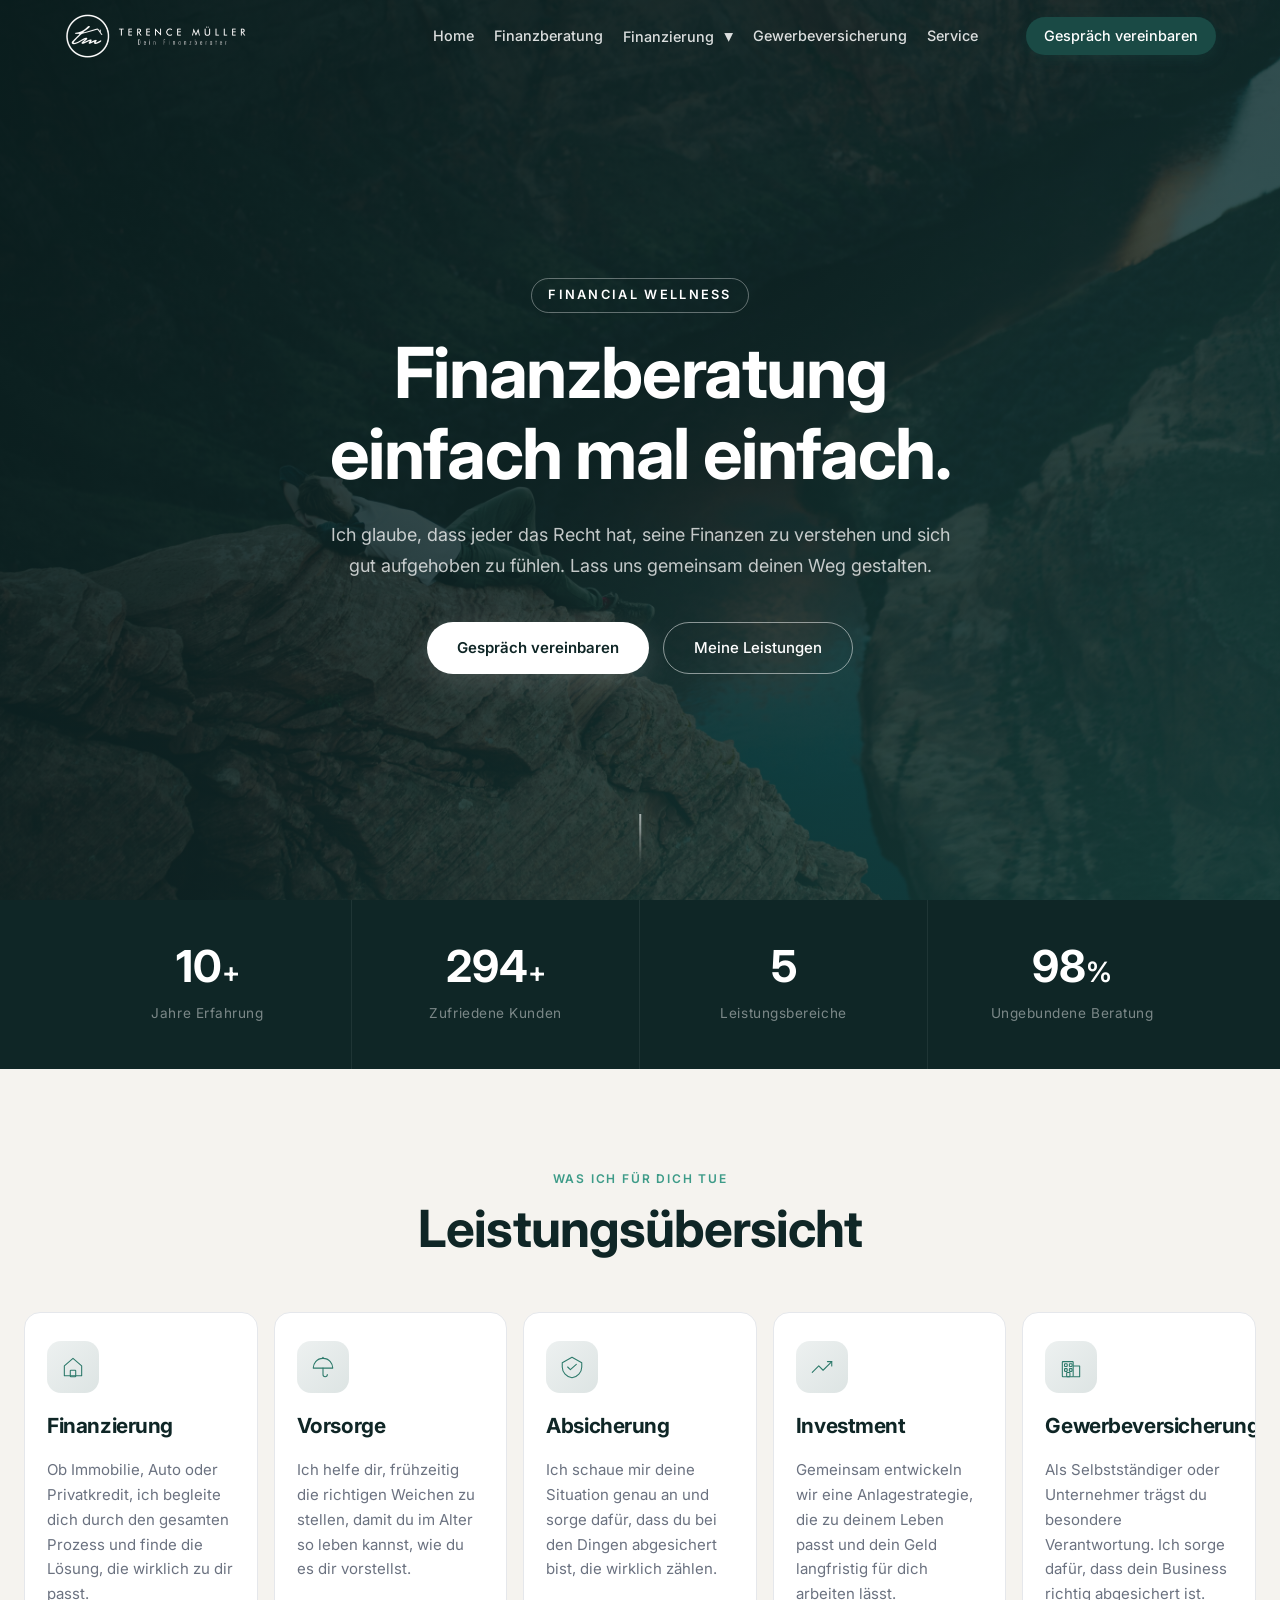
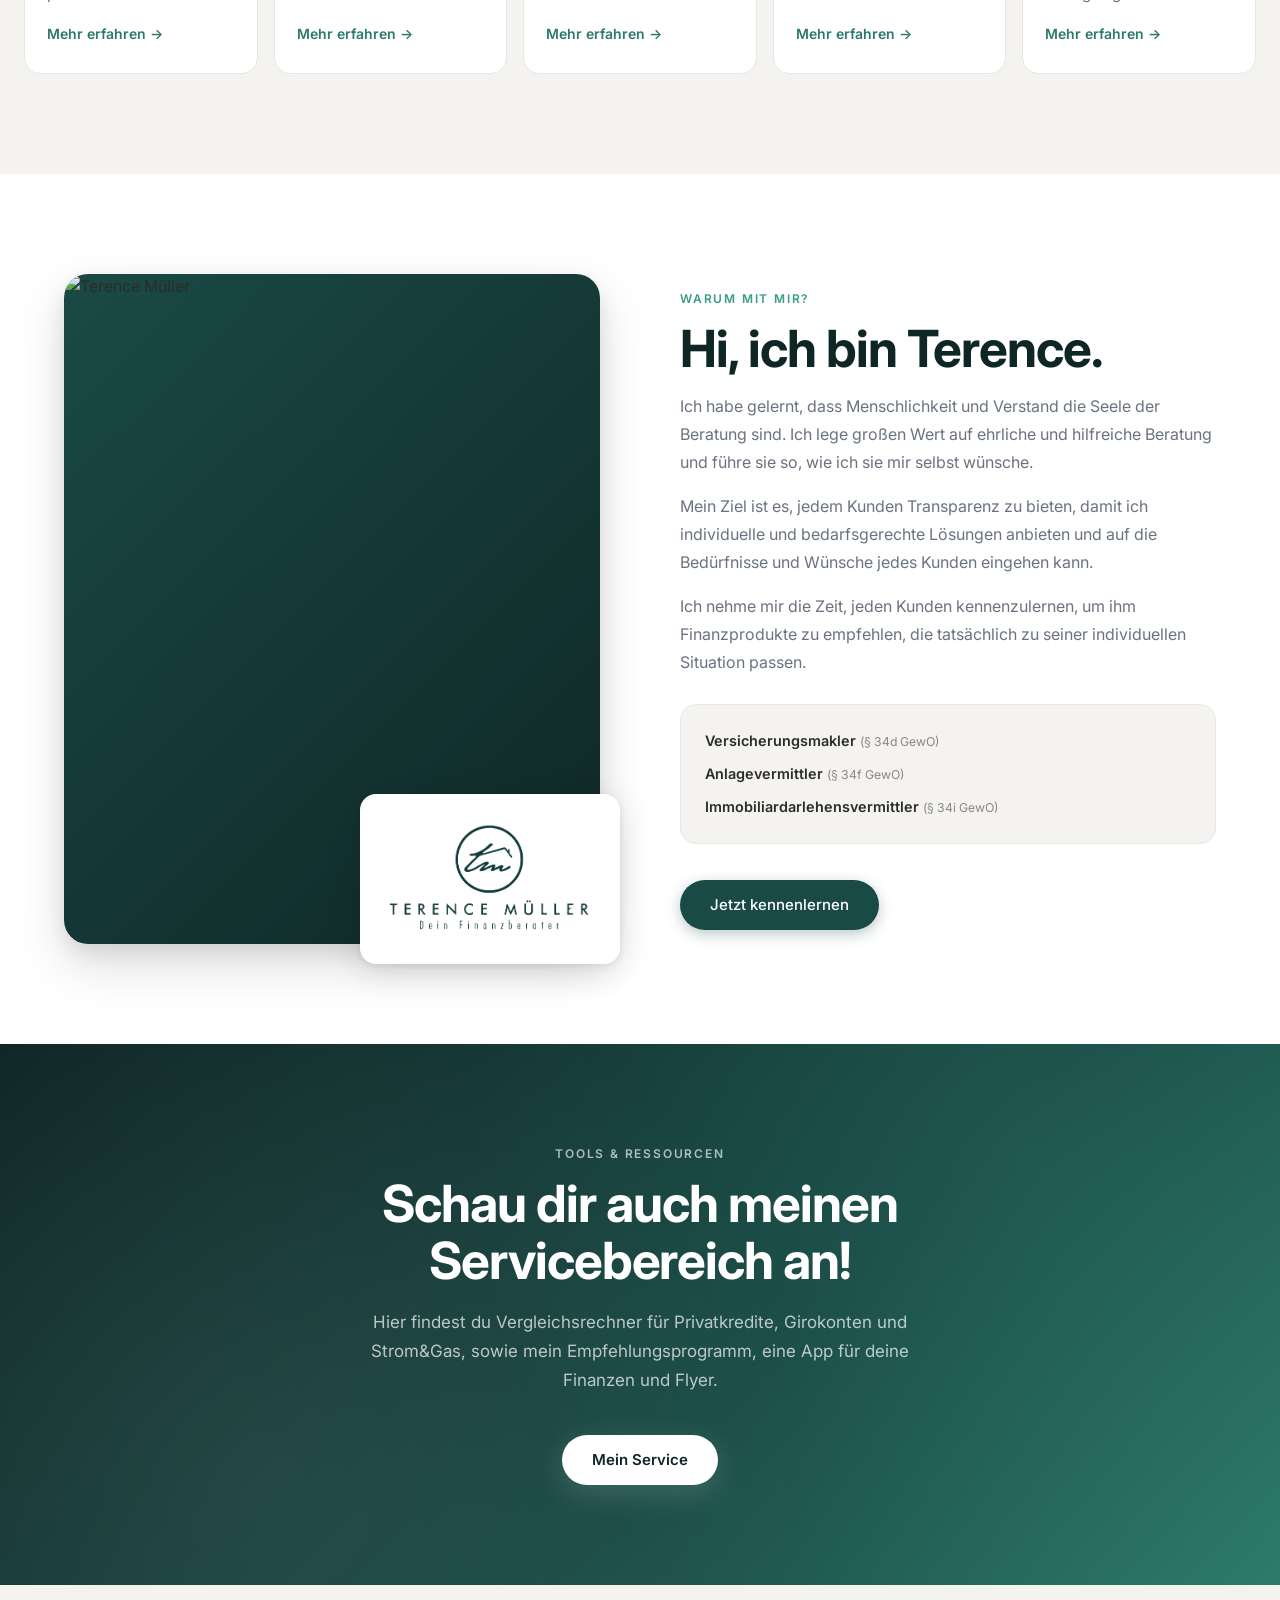
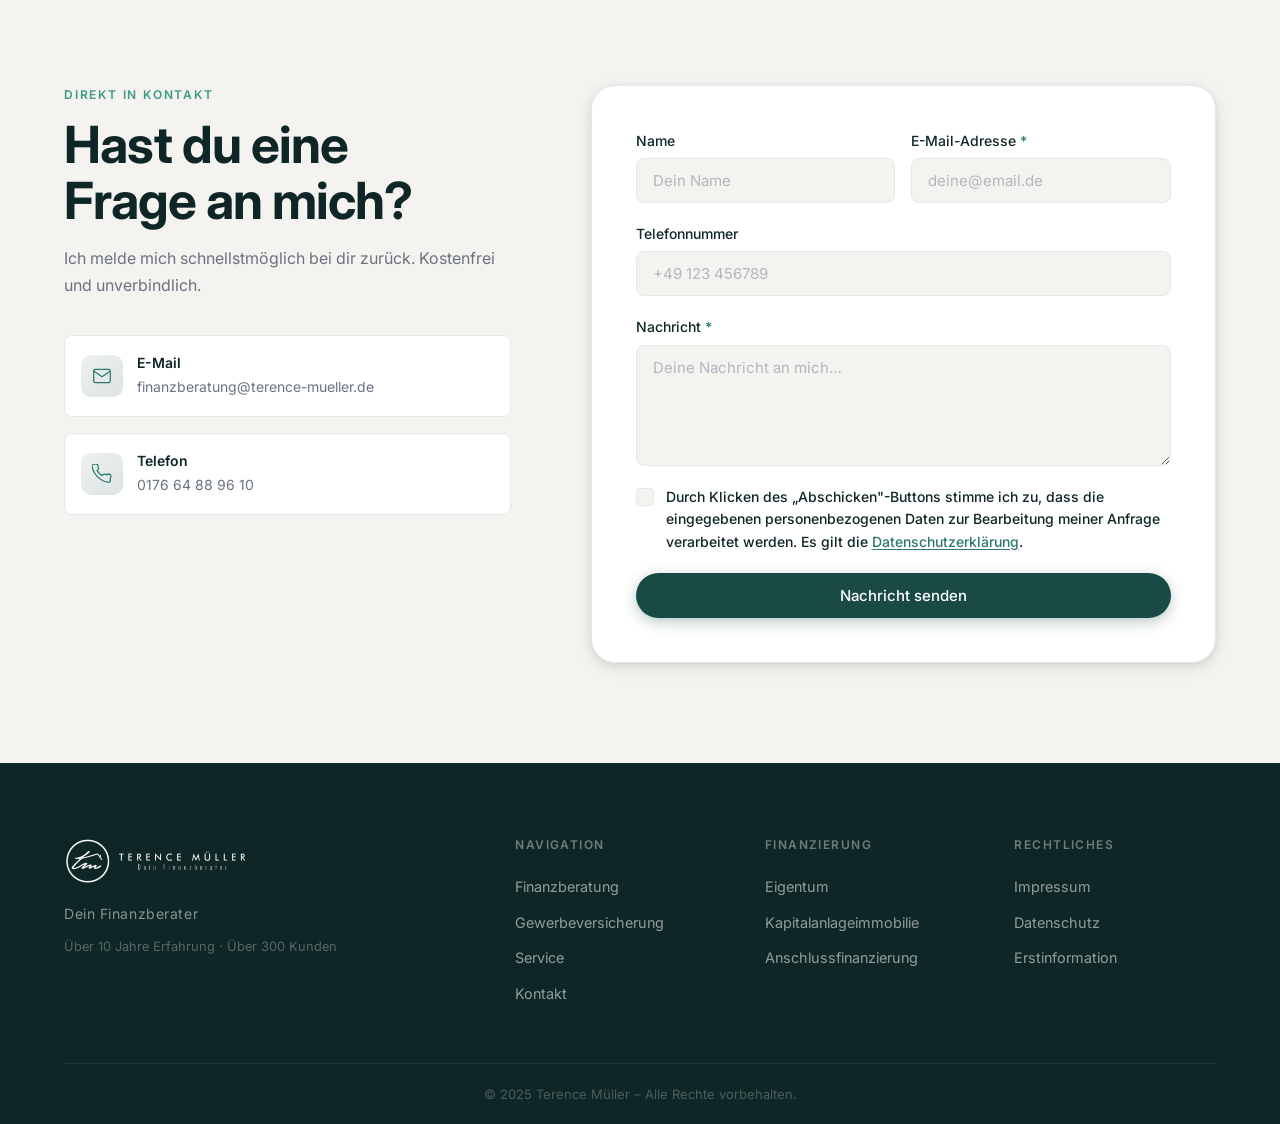
==== commit 30627ae4: "Add files via upload" ====
--- a/index.html
+++ b/index.html
@@ -305,7 +305,7 @@
         </div>
         <div class="about__content">
           <p class="section-eyebrow">Warum mit mir?</p>
-          <h2 class="section-title">Persönlich. Kompetent. Ehrlich.</h2>
+          <h2 class="section-title">Hi, ich bin Terence.</h2>
           <p class="about__text">
             Ich habe gelernt, dass Menschlichkeit und Verstand die Seele der Beratung sind. Ich lege großen Wert auf ehrliche und hilfreiche Beratung und führe sie so, wie ich sie mir selbst wünsche.
           </p>
--- a/style.css
+++ b/style.css
@@ -755,19 +755,18 @@
   align-items: center;
   gap: 12px;
   font-size: .9rem;
+  font-weight: 600;
   color: var(--c-text);
 }
 
 .credential__dot {
-  width: 7px; height: 7px;
-  background: var(--c-gold);
-  border-radius: 50%;
-  flex-shrink: 0;
+  display: none;
 }
 
 .credential__sub {
   color: #888;
   font-size: .85em;
+  font-weight: 400;
 }
 
 /* ═══════════════════════════
